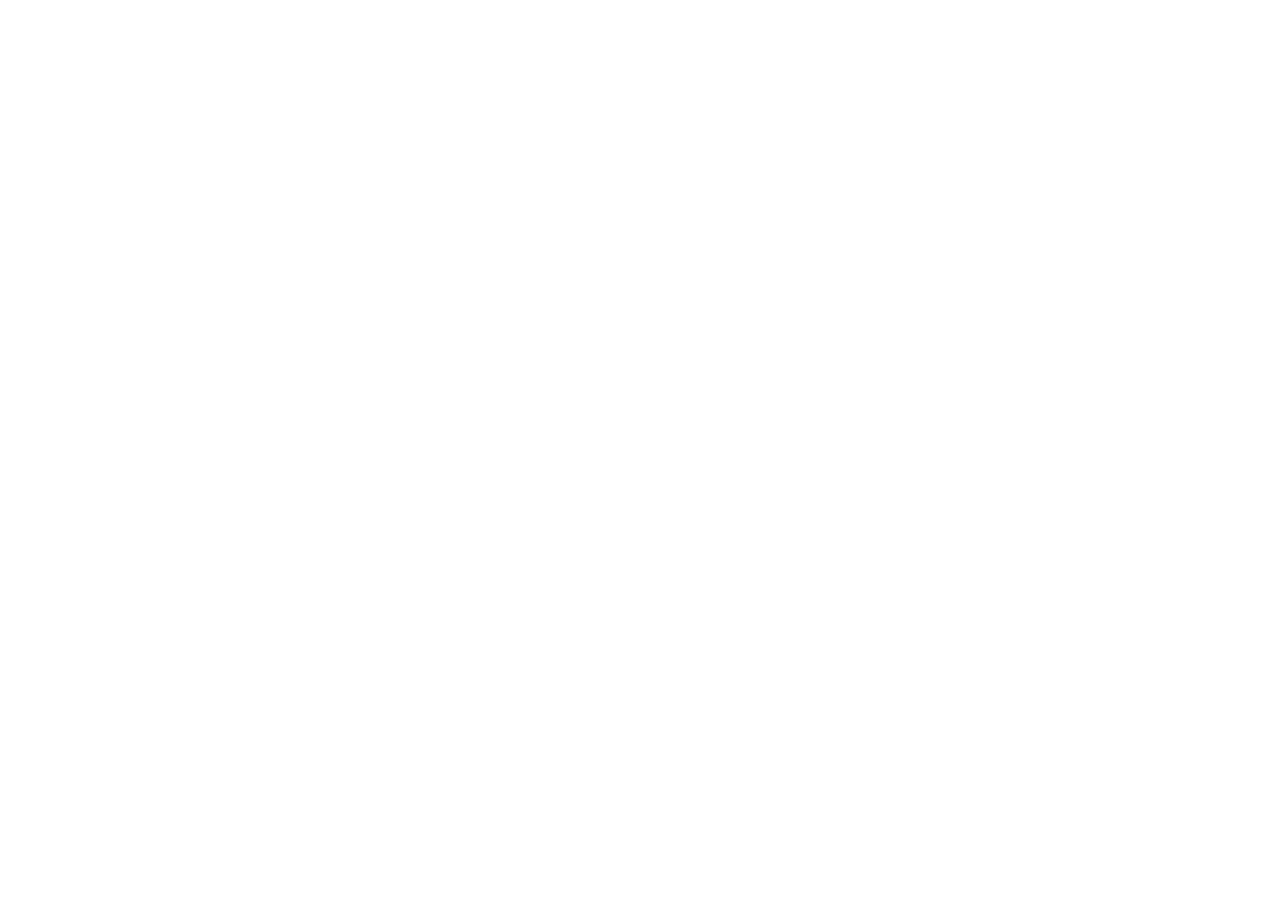
==== index.html @ 09d8f202 "version_1" ====
<!DOCTYPE html>
<html lang="es">
<head>

    <!-- Google Tag Manager -->
    <script>(function(w,d,s,l,i){w[l]=w[l]||[];w[l].push({'gtm.start':
    new Date().getTime(),event:'gtm.js'});var f=d.getElementsByTagName(s)[0],
    j=d.createElement(s),dl=l!='dataLayer'?'&l='+l:'';j.async=true;j.src=
    'https://www.googletagmanager.com/gtm.js?id='+i+dl;f.parentNode.insertBefore(j,f);
    })(window,document,'script','dataLayer','GTM-PRSGMDW');</script>
    <!-- End Google Tag Manager -->

    <meta charset="UTF-8">
    <meta http-equiv="X-UA-Compatible" content="IE=edge">
    <meta name="viewport" content="width=device-width, initial-scale=1.0">
    <meta name="description" content="Somos Esmeralda Brewing cervecería artesanal en Mérida Yucatán, empresa yucateca de cerveza.">
    <meta name="robots" content="index, follow">
    <meta property="og:title" content="Esmeralda Brewing - Cerveza Artesanal"/>
    <meta property="og:description" content="Esmeralda Brewing, cervecería Artesanal en Mérida Yucatán México"/>
    <meta property="og:image" content="/imagenes/Esmeralda-snipet-v2.png"/>
    <title>Esmeralda Brewing</title>
    <link rel="shortcut icon" href="/imagenes/favi-esme-v1.webp">
    <link rel="stylesheet" href="/estilos/WhatsBoton.css">
    <link rel="stylesheet" href="/estilos/estilos.css">
    <script src="https://unpkg.com/sweetalert/dist/sweetalert.min.js"></script>
    <script src="https://kit.fontawesome.com/a27dbe0937.js" crossorigin="anonymous"></script>
</head>
<body class="hidden">

    <!-- Google Tag Manager (noscript) -->
    <noscript><iframe src="https://www.googletagmanager.com/ns.html?id=GTM-PRSGMDW"
    height="0" width="0" style="display:none;visibility:hidden"></iframe></noscript>
    <!-- End Google Tag Manager (noscript) -->

    <link rel="stylesheet" href="https://maxcdn.bootstrapcdn.com/font-awesome/4.5.0/css/font-awesome.min.css">
<a href="https://api.whatsapp.com/send?phone=+529993153314&text=Hola, me gustaria Obtener más información" class="float pulse" target="_blank">
<i class="fa fa-whatsapp my-float "></i>
</a>

    <div class="centrador" id="onload">
    <div class="loadingio-spinner-spinner-y2xyhl5cd">
        <div class="ldio-1vq18l5fpe7">
        <div></div>
        <div></div>
        <div></div>
        <div></div>
        <div></div>
        <div></div>
        <div></div>
        <div></div>
        <div></div>
        <div></div>
        <div></div>
        <div></div>
        </div>
    </div>
    </div>
        
     <nav>
        <input type="checkbox" id="check">
        <label for="check" class="checkbtn">
            <i class="fa-solid fa-bars-staggered"></i>
        </label>
        <a href="#" class="enlace">
            <img src="/imagenes/logo-esm1.webp" alt="" class="logo">
        </a>
        <ul id="lista">
            <li><a href="#Nosotros"><span class="icono_productos"><i class="fa-solid fa-house"></i></span><spann class="texto1"> Nosotros</spann></a></li>
          <li><a href="#Cervezas"><span class="icono_servicios"><i class="fa-solid fa-beer-mug-empty"></i></span><spann class="texto1"> Cervezas</spann></a></li>
          <li><a href="#Contacto"><span class="icono_contacto"><i class="fa-sharp fa-solid fa-envelope"></i></span><spann class="texto1"> Contacto</spann></a></li>
        </ul>
    </nav>
    <section class="contenedor1">
        <div class="contenedor1__back1">
            <div class="contenedor1__back2">

            </div>
        </div>
    </section>


    <section class="contenedor9" id="Nosotros">
        <div class="contenedor9__caja1">
            
            <h2>¿Qué plan?</h2>
            <h4>Experiencia cervecera única</h4>
            <div class="contenedor-fondo1">
                <div class="container__slider">

                    <div class="container">
                        <input type="radio" name="slider" id="item-1" checked>
                        <input type="radio" name="slider" id="item-2">
                        <input type="radio" name="slider" id="item-3">
            
                        <div class="cards">
                            <label class="card" for="item-1" id="selector-1">
                                <img src="/imagenes/slider1.png">
                            </label>
                            <label class="card" for="item-2" id="selector-2">
                                <img src="/imagenes/slider2.png">
                            </label>
                            <label class="card" for="item-3" id="selector-3">
                                <img src="/imagenes/slider3.png">
                            </label>
            
                        </div>
                    </div>
            
                </div>
            </div>
            <p>Estás en el lugar adecuado. Esmeralda brewing, te ofrece la mejor selección de cervezas artesanales con sabores auténticos que satisfarán hasta al paladar más exigente.
            </p>
        </div>
    </section>


    <section class="contenedor2">
        <div class="contenedor2__caja1" id="Nosotros">
            <img src="/imagenes/ESM_ELEMENTOS WEBSITE MAPA-15.webp" alt="mapa yucatan limpiemos yucatan" class="mapa">
            <h1>Nosotros</h1>
            <p>Esmeralda brewing nace en 2018 como una cervecería artesanal que se enfoca en promover la Costa yucateca y   la belleza del estado.
                Nuestro compromiso con la conservación y promoción de yucatan es tan grande que en el año 2019 fúndamos él movimiento “limpiemos yucatan” a la par que la empresa iba en crecimiento. Con este nos enfocamos a promover al estado y las maravillas naturales y turísticas con las que cuenta. Actualmente contamos con tres cervezas de línea: Celestun, colorada y oasis y diversas colaboraciones con empresas turísticas a nivel península.
                Ya en 2021 por medio de un trabajo en conjunto con Yucatan Turismo nace, en el margen del tianguis turístico, nuestra cerveza YUCATAN.</p>
        </div>
    </section>


    <section class="contenedor10">
        <div class="contenedor10__caja1">
            <div class="contenedor10__caja2">
                <img src="/imagenes/ESM_GIF_YUC_AZUL.gif" alt="">
            </div>
          <h4>¿Por qué escogernos?</h4>
          <p>En Esmeralda Brewing, solo ofrecemos cervezas artesanales elaboradas por cerveceros expertos que han perfeccionado su arte con años de experiencia. Nuestra selección incluye una variedad de cervezas de diferentes estilos y sabores, desde lagers refrescantes hasta ales más robustas.</p>
        </div>

    </section>



    <section class="contenedor3" id="Cervezas">
        <div class="contenedor3__caja1">
            <img src="/imagenes/CERVEZA-CELESTUN.webp" alt="">
        </div>
        <div class="contenedor3__caja2">
            <h1>celestún</h1>
            <p><strong>American Pale Ale / Ibu: 35 Abv: 5.3% / Color: Ambar</strong></p>
            <br>
            <p>Cerveza estilo American Pale Ale con un bella tonalidad ámbar clara. Su sabor es el perfecto balance entre lo amargo
                y lo cítrico de los lúpulos. También cuenta con un dulce toquecito de malta. Su aroma es moderado y combina hierbas con cítricos.</p>
            <br>
            <p>Perfecta para comer con mariscos al lado de la Costa Esmeralda.</p>
            <h2>$40.99 MXN</h2>
            <a href="https://api.whatsapp.com/send?phone=+529993153314&text=%C2%A1Hola!,%20me%20gustar%C3%ADa%20comprar%20cerveza%20Celest%C3%BAn" target="_blank"><button class="mi-boton" >Ordenar ahora!</button></a>
        </div>
    </section>


    <section class="contenedor4">
        <div class="contenedor4__caja1">
            <h1>Colorada</h1>
            <p><strong>Estilo: Tropical Ale / Ibu: 28 Abv: 4.5% / Color: Dorado</strong></p>
            <br>
            <p>Cerveza estilo Tropical Ale. La más ligera de nuestro catálogo que envuelve con su dulce aroma y sabores de malta y cítricos. Su color es dorado pálido.</p>
            <br>
            <p>Ideal para botanear con amigos o familiares.</p>
            <h2>$39.75 MXN</h2>
            <a href="https://api.whatsapp.com/send?phone=+529993153314&text=%C2%A1Hola!,%20me%20gustar%C3%ADa%20comprar%20cerveza%20Colorada" target="_blank"><button class="mi-boton">Ordenar ahora!</button></a>
        </div>
        <div class="contenedor4__caja2">
            <img src="/imagenes/CERVEZA-COLORADA.webp" alt="">
        </div>
    </section>

    <section class="contenedor5">
        <div class="contenedor5__caja1">
            <img src="/imagenes/CERVEZA-OASIS.webp" alt="">
        </div>
        <div class="contenedor5__caja2">
            <h1>oasis</h1>
            <p><strong>Estilo: Oatmeal Stout / Ibu: 25 Abv: 6.0% / Color: Café Oscuro</strong></p>
            <br>
            <p>Cerveza estilo Oatmeal Stout de color café oscuro. Desde el primer sorbo podrás disfrutar de un delicioso sabor y aroma a café junto con un toque de avena, que logrará despertar todos tus sentidos.</p>
            <br>
            <p>La mejor opción para evitar el “mal del puerco”.</p>
            <h2>$40.99 MXN</h2>
            <a href="https://api.whatsapp.com/send?phone=+529993153314&text=%C2%A1Hola!,%20me%20gustar%C3%ADa%20comprar%20cerveza%20Oasis" target="_blank"><button class="mi-boton">Ordenar ahora!</button></a>
        </div>
    </section>

    <section class="contenedor6">
        <div class="contenedor6__caja1">
            <h1>Yucatán</h1>
            <p><strong>Estilo: Citrus Pale Ale / Ibu: 30 Abv: 4.5% / Color: Dorado</strong></p>
            <br>
            <p>Cerveza estilo Pale Ale con un hermoso tinte dorado. Hace homenaje a la cultura yucateca tanto en imagen como ensabores y aromas, donde combinamos lo mejor de los lúpulos y la naranja agría. Ésta es nuestra cerveza más regional.</p>
            <br>
            <p>Pruébala con unos buenos panuchos o una rica torta de cochinita en una mañana de Domingo.</p>
            <h2>$39.75 MXN</h2>
            <a href="https://api.whatsapp.com/send?phone=+529993153314&text=%C2%A1Hola!,%20me%20gustar%C3%ADa%20comprar%20cerveza%20Yucatan%20" target="_blank"><button class="mi-boton">Ordenar ahora!</button></a>
        </div>
        <div class="contenedor6__caja2">
            <img src="/imagenes/CERVEZA-YUCATAN.webp" alt="">
        </div>
    </section>

    <div class="custom-shape-divider-bottom-1677867804">
        <svg data-name="Layer 1" xmlns="http://www.w3.org/2000/svg" viewBox="0 0 1200 120" preserveAspectRatio="none">
            <path d="M985.66,92.83C906.67,72,823.78,31,743.84,14.19c-82.26-17.34-168.06-16.33-250.45.39-57.84,11.73-114,31.07-172,41.86A600.21,600.21,0,0,1,0,27.35V120H1200V95.8C1132.19,118.92,1055.71,111.31,985.66,92.83Z" class="shape-fill"></path>
        </svg>
    </div>

    <section class="contenedor7">
        <div class="contenedor7__caja1">
            <h2>instagram</h2>
            <script src="https://apps.elfsight.com/p/platform.js" defer></script>
            <div class="elfsight-app-ae22a0b8-e146-4e69-9947-d1334164baca"></div>
    </section>
</div>


<section class="contenedor8">
    <div class="contenedor8__caja1">
        <h2>diseñamos tu marca</h2>
    </div>
    <div class="contenedor8__caja2">
        <img src="/imagenes/ESM_ELEMENTOS WEBSITE-09.webp" alt="">
    </div>
    <div class="contenedor8__caja3">
        <p>Podemos poner tu marca en una cerveza, servicio de diseño de etiquetas personalizadas y producción de cervezas</p>
    </div>
    <div id="Contacto">
        <script type="text/javascript" src="https://form.jotform.com/jsform/230627566369062"></script>
    </div>
    <footer>
        <div class="pie__iconos">
            <a href="https://www.facebook.com/esmeraldabrewing" target="_blank"><i class="fa-brands fa-facebook"></i></a>
            <a href="https://www.instagram.com/esmeraldabrewing/" target="_blank"><i class="fa-brands fa-square-instagram"></i></a>
            <a href="https://api.whatsapp.com/send?phone=+529993153314&text=%C2%A1Hola!%20Me%20gustar%C3%ADa%20m%C3%A1s%20informaci%C3%B3n" target="_blank"><i class="fa-brands fa-square-whatsapp"></i></a>
        </div>
        <div class="pie__correo">
            <h4>esmeraldabrewing@gmail.com</h4>
        </div>
        <div class="pie__logo">
            <img src="/imagenes/logo-esm1.webp" alt="">
        </div>
    </footer>    
</section>
<script>
    var esMayor = confirm("¡Hey!, debe ser MAYOR de edad para entrar a la página 🤔");
    
    if (esMayor) {
      // Si el usuario hace clic en "Aceptar", se le permite acceder a la página.
      alert("¡pues date bro! 😎🍻");

    } else {
      // Si el usuario hace clic en "Cancelar", se le redirige a otra página.
      window.location.href = "https://esmeraldabrewing.com/ups.html";
    }
</script>
<script>
</script>
<script src="https://code.jquery.com/jquery-3.6.3.min.js"></script>
<script src="/JS/loader.js"></script>
</body>
</html>
---- estilos/WhatsBoton.css ----
:root {
    --fondo-azul:#4ecdc6;
    --fondo-amarillo:#f5eea6;
    --texto-azul:#163258;
    --texto-links:#51c5c3;
    --blanco-generico:#ffffff;
    --negro-generico:#000000;
    --azul-patrones:#00aea9;
}

.float{
	position:fixed;
	width:60px;
	height:60px;
	bottom:40px;
	right:40px;
	background-color: var(--texto-azul);
	color:#fd8189;
	border-radius:50px;
	text-align:center;
  font-size:30px;
	box-shadow: 2px 2px 3px #999;
  z-index:100;
  transition: all 0.5s;
}
.float:hover {
	text-decoration: none;
	color: #ee9ea3;
  background-color:#2b5187;
    
    animation: shake 1s;

 
  animation-iteration-count: infinite;
}

.my-float{
	margin-top:16px;
}

.pulse {
	animation: pulse-animation 2s infinite;
}

@keyframes pulse-animation {

	0% {
		box-shadow: 0 0 0 0px #163258 rgba (0, 0, 0, 0.2);
	}

	100% {
		box-shadow: 0 0 0 20px rgba(0, 0, 0, 0);
	}

}
---- estilos/estilos.css ----
* {
    padding: 0;
    margin: 0;
    text-decoration: none;
    list-style: none;
    box-sizing: border-box;
    font-size: 62.5%;
}

html {
    background-color: var(--fondo-azul);
}

body {
    overflow-x: hidden;
}

@font-face {
    font-family:'Pepper-Sauce';
    src: url('/fonts/h1/Pepper\ Sauce.ttf');
    font-weight: normal;
    font-style: normal;
}

@font-face {
    font-family: 'abelregular';
    src: url('abel-regular-webfont.eot');
    src: url('abel-regular-webfont.eot?#iefix') format('embedded-opentype'),
         url('abel-regular-webfont.woff2') format('woff2'),
         url('abel-regular-webfont.woff') format('woff'),
         url('abel-regular-webfont.ttf') format('truetype'),
         url('abel-regular-webfont.svg#abelregular') format('svg');
    font-weight: normal;
    font-style: normal;

}

@font-face {
    font-family: 'aileronlight';
    src: url('Aileron-Light-webfont.eot');
    src: url('Aileron-Light-webfont.eot?#iefix') format('embedded-opentype'),
         url('Aileron-Light-webfont.woff2') format('woff2'),
         url('Aileron-Light-webfont.woff') format('woff'),
         url('Aileron-Light-webfont.ttf') format('truetype'),
         url('Aileron-Light-webfont.svg#aileronlight') format('svg');
    font-weight: normal;
    font-style: normal;

}

:root {
    --fondo-azul:#4ecdc6;
    --fondo-amarillo:#f5eea6;
    --texto-azul:#163258;
    --texto-links:#51c5c3;
    --blanco-generico:#ffffff;
    --negro-generico:#000000;
    --azul-patrones:#00aea9;
}

/* MODIFICACION DE ESCROLLBAR ******************************************************************************************************/
body::-webkit-scrollbar {
    width: 10px;
    background: rgba(255, 255, 255, 0.17);
    box-shadow: 0 4px 30px rgba(0, 0, 0, 0.1);
    backdrop-filter: blur(0px);
    -webkit-backdrop-filter: blur(0px);    color: white;
    }
    
    body::-webkit-scrollbar-thumb{
    background-color: var(--texto-azul);
    border-radius: 50px;
    }
    
    body::-webkit-scrollbar-thumb:hover{
    background-color: rgb(102, 44, 117);
    border-radius: 50px;
    }
/* MODIFICACION DE ESCROLLBAR ******************************************************************************************************/

/*-- INICIA NAV BAR-------------------------------------------------------------*/
nav {
    height: 80px;
    width: 100%;
    background: rgba( 255, 255, 255, 0.2 );
    box-shadow: 0 8px 32px 0 rgba( 31, 38, 135, 0.37 );
    backdrop-filter: blur( 14px );
    -webkit-backdrop-filter: blur( 14px );
    border: 1px solid rgba( 255, 255, 255, 0.18 );
    position: fixed;
    top: 0;
    z-index: 888888;
}

.enlace {
    position: absolute;
    padding: 10px 50px;
}

.logo {
    height: 60px;
}

nav ul {
    float: right;
    margin-right: 20px;
}

nav ul li {
    display: inline-block;
    line-height: 80px;
    margin: 0 10px;
}

nav ul li a {
    color: var(--texto-azul);
    font-family: 'Pepper-sauce';
    padding: 7px 13px;
    border-radius: 3px;
    text-transform: uppercase;
    
}

.texto1 {
    font-size: 3rem;
    transition: all 0.5s;
}

.texto1:hover {
    font-size: 3.2rem;
    color: var(--negro-generico);
}

ul li i {
    display: none;
    color: transparent;
}

.fa-house {
    display: none;
}

.fa-beer-mug-empty {
    display: none;
}

.fa-envelope {
    display: none;
}

.checkbtn {
    font-size: 3rem;
    color: var(--negro-generico);
    float: right;
    line-height: 80px;
    margin-right: 40px;
    cursor: pointer;
    display: none;
}

#check {
    display: none;
}

@media (max-width: 952px) {
    .enlace {
        padding-left: 20px;
    }

    nav ul li a {
        font-size: 1.6rem;
    }
}

@media (max-width: 858px) {
    .checkbtn {
        display: block;
    }

    ul {
        background: rgba( 255, 255, 255, 0.2 );
        box-shadow: 0 8px 32px 0 rgba( 31, 38, 135, 0.37 );
        backdrop-filter: blur( 14px );
        -webkit-backdrop-filter: blur( 14px );
        border: 1px solid rgba( 255, 255, 255, 0.18 );
        position: fixed;
        width: 30%;
        left: -100%;
        height: 40vh;
        top: 90px;
        text-align: center;
        transition: all .5s;
    }
    
    .fa-house {
        display:inline-block;
    }
    
    .fa-beer-mug-empty {
        display: inline-block;
    }
    
    .fa-envelope {
        display: inline-block;
    }

    nav ul li {
        display: block;
        margin: 50px 0;
        line-height: 30px;
    }

    nav ul li a {
        font-size: 2rem;
    }

    li a:hover, li a.active {
        background: none;
        color:var(--fondo-amarillo);
    }

    #check:checked ~ ul {
        left:0;
    }

    #check:checked ~ a {
        left:0;
    }

    .texto1 {
        display: none;
    }
    
    ul li a i {
        font-size: 2.5rem;
    }
}
/*-- FINALIZA NAV BAR-------------------------------------------------------------*/


/*-- INICIA SECCION PORTADA----------------------------------------------------*/
.contenedor1 {
    background-image: url('/imagenes/fondo-principal.webp');
    width: 100%;
    height: 110vh;
    background-size:100%;
    background-repeat: no-repeat;
    background-position: center;
}

.contenedor1__back1 {
    background-image: url('/imagenes/cervezas-covers.webp');
    width: 100%;
    background-size: 100%;
    background-position: center;   
    background-repeat: no-repeat;
    height: 100vh;
}
/*-- FINALIZA SECCION PORTADA----------------------------------------------*/


/*-- INICIA SECCION MAPA Y NOSOTROS---------------------------------------------*/
.contenedor2 {
    height: 120vh;
    align-items: center;
    text-align: center;
    padding-top: 110px;
    padding-bottom: 110px;
    
}

.contenedor2__caja1 img {
    margin-top: 40px;
    width: 30%;
    margin-bottom: -20px;
}

.contenedor2__caja1 h1 {
    font-size: 15rem;
    font-family: 'Pepper-sauce';
    text-transform: uppercase;
    color: var(--fondo-amarillo);
    text-shadow: -4px 1px 8px rgba(0,0,0,0.6);
    margin-bottom: -12px;
}

.contenedor2__caja1 h3 {
    font-size: 7rem;
    font-family: 'Pepper-sauce';
    text-transform: uppercase;
    color: var(--texto-azul);
    text-shadow: -4px 1px 8px rgba(0,0,0,0.6);
    margin-bottom: 0px;
    letter-spacing: 5px;
    z-index: 0;
    position: relative;
}

.contenedor2__caja1 p {
    font-size: 3rem;
    font-family: 'aileronlight';
    width: 70%;
    display: inline-block;
    margin-top: 20px;
    text-align: justify;
}
/*-- FINALIZA SECCION MAPA Y NOSOTROS---------------------------------------------*/



/*--INICIA SECCION CERVEZA CELESTUN------------------------------------------------*/
.contenedor3 {
    height: 100vh;
    width: 100%;
    background-image: url('/imagenes/forma-onda-uno.webp');
    background-position: center;
    background-size: cover;
    display: flex;
    align-items: center;
    text-align: center;
    justify-content: center;
    flex-wrap:wrap;
}

.contenedor3__caja1 {
    width: 600px;
    text-align: center;
}

.contenedor3__caja1 img {
    width: 550px;
}

.contenedor3__caja2 {
    width: 500px;
    text-align: left;
}

.contenedor3__caja2 h1 {
    font-size: 15rem;
    font-family: 'Pepper-sauce';
    color: var(--texto-azul);
}

.contenedor3__caja2 p {
    font-size: 2rem;
    font-family: 'abelregular';
    color: var(--negro-generico);
    width: 500px;
}

.contenedor3__caja2 h2 {
    font-size: 4rem;
    font-family: 'aileronlight';
    color: var(--texto-azul);
    margin-top: 10px;
}

.mi-boton {
    margin-top: 10px;
    background-color: #163258;
    color: var(--texto-links);
    border: none;
    padding: 10px 20px;
    border-radius: 5px;
    font-size: 2rem;
    font-family: 'Pepper-sauce';
    cursor: pointer;
  }
  
  .mi-boton:hover {
    background-color: #1a4876;
    z-index: -1 !important;
  }

  .btnig {
    display: flex;
    text-align: center;
    align-items: center;
    justify-content: center;
  }

  .eapps-link a {
    display: none !important;
  }

  .contenedor3__caja2 p strong {
    font-size: 2rem;
  }

  .contenedor4__caja1 p strong {
    font-size: 2rem;
  }

  .contenedor5__caja2 p strong {
    font-size: 2rem;
  }

  .contenedor6__caja1 p strong {
    font-size: 2rem;
  }
/*--FINALIZA SECCION CERVEZA CELESTUN----------------------------------------------*/


/*--INICIA SECCION CERVEZA COLORADA-----------------------------------------------*/
.contenedor4 {
    display: flex;
    width: 100%;
    height: 100vh;
    align-items: center;
    text-align: center;
    justify-content: center;
    flex-wrap:wrap-reverse;
}

.contenedor4__caja2 {
    width: 600px;
}


.contenedor4__caja2 img {
    text-align: left;
    width: 550px;
}

.contenedor4__caja2 {
    text-align: right;
}

.contenedor4__caja1 {
    width: 620px;
    text-align: right;
}

.contenedor4__caja1 h1 {
    font-size: 15rem;
    font-family: 'Pepper-sauce';
    color: var(--texto-azul);
}

.contenedor4__caja1 p {
    font-size: 2rem;
    font-family: 'abelregular';

    color: var(--negro-generico);
}

.contenedor4__caja1 h2 {
    font-family: 'aileronlight';
    font-size: 4rem;
    color: var(--texto-azul);
    margin-top: 10px;
}
/*--FINALIZA SECCION CERVEZA CELESTUN----------------------------------------------*/

/*--INICIA SECCION CERVEZA OASIS------------------------------------------------*/
.contenedor5 {
    height: 100vh;
    width: 100%;
    background-image: url('/imagenes/fondo\ onda\ 2.webp');
    background-size: cover;
    background-position: center;
    display: flex;
    align-items: center;
    text-align: center;
    justify-content: center;
    flex-wrap: wrap;
}

.contenedor5__caja1 {
    width: 600px;
    text-align: center;
}

.contenedor5__caja1 img {
    width: 550px;
}

.contenedor5__caja2 {
    width: 500px;
    text-align: left;
}

.contenedor5__caja2 h1 {
    font-size: 15rem;
    font-family: 'Pepper-sauce';
    color: var(--texto-azul);
}

.contenedor5__caja2 p {
    font-size: 2rem;
    font-family: 'abelregular';
    color: var(--negro-generico);
}

.contenedor5__caja2 h2 {
    font-size: 4rem;
    font-family: 'aileronlight';
    color: var(--texto-azul);
    margin-top: 10px;
}

.mi-boton {
    margin-top: 10px;
    background-color: #163258;
    color: var(--texto-links);
    border: none;
    padding: 10px 20px;
    border-radius: 5px;
    font-size: 2rem;
    font-family: 'Pepper-sauce';
    cursor: pointer;
  }
  
  .mi-boton:hover {
    background-color: #1a4876;
  }
/*--FINALIZA SECCION CERVEZA OASIS----------------------------------------------*/


/*--INICIA SECCION CERVEZA YUCATAN-------------------------------------------------*/
.contenedor6 {
    display: flex;
    width: 100%;
    height: 100vh;
    align-items: center;
    text-align: center;
    justify-content: center;
    flex-wrap: wrap-reverse;
}

.contenedor6__caja2 img {
    text-align: left;
    width: 550px;
}

.contenedor6__caja2 {
    text-align: right;
    width: 600px;
}

.contenedor6__caja1 {
    width: 600px;
    text-align: right;
}

.contenedor6__caja1 h1 {
    font-size: 15rem;
    font-family: 'Pepper-sauce';
    color: var(--texto-azul);
}

.contenedor6__caja1 p {
    font-size: 2rem;
    font-family: 'abelregular';

    color: var(--negro-generico);
}

.contenedor6__caja1 h2 {
    font-family: 'aileronlight';
    font-size: 4rem;
    color: var(--texto-azul);
    margin-top: 10px;
}
/*--FINALIZA SECCION CERVEZA YUCATAN-----------------------------------------------*/


/*INICIA DIVISOR CURVO AMARILLO---------------------------------------------------*/
.custom-shape-divider-bottom-1677867804 {
    bottom: 0;
    left: 0;
    width: 100%;
    overflow: hidden;
    line-height: 0;
}

.custom-shape-divider-bottom-1677867804 svg {
    position: relative;
    display: block;
    width: calc(100% + 1.3px);
    height: 229px;
    transform: rotateY(180deg);
}

.custom-shape-divider-bottom-1677867804 .shape-fill {
    fill: #F5EEA6;
}
/*FINALIZA DIVISOR CURVO AMARILLO-------------------------------------------------*/


/*INICIA SECCION INSTAGRAM-------------------------------------------------*/
.contenedor7 {
    height: 70vh;
    background-color: var(--fondo-amarillo);
}

.contenedor7__caja1 h2 {
    font-size: 12rem;
    font-family: 'Pepper-sauce';
    text-transform: uppercase;
    color: var(--texto-azul);
    align-items: center;
    text-align: center;
}

/*FINALIZA SECCION INSTAGRAM-----------------------------------------------*/



/*INICIA SECCION FORMULARIO------------------------------------------------*/
.contenedor8 {
    height: 240vh;
    background-color: var(--fondo-amarillo);
    background-image: url('/imagenes/fondo-curva-amarillo.webp');
    background-position: center;
    background-size: cover;
}

.contenedor8__caja1 h2 {
    font-size: 12rem;
    font-family: 'Pepper-sauce';
    text-transform: uppercase;
    color: var(--texto-azul);
    align-items: center;
    text-align: center;
}

.contenedor8__caja2 {
    display: flex;
    justify-content: center;
}

.contenedor8__caja2 img {
    width: 100%;
    text-align: center;
    align-items: center;
}

.contenedor8__caja3 {
    width: 100%;
    display: flex;
    justify-content: center;
    text-align: center;
    align-items: center;
}

.contenedor8__caja3 p {
    font-size: 4rem;
    width: 70%;
    font-family: 'abelregular';
    color: var(--texto-azul);

}
/*FINALIZA SECCION FORMULARIO----------------------------------------------*/



/*--ELIMINACION DE WIDGETS EXTRAS---------------------------------------*/
.eapps-remove-link {
    visibility: hidden !important;
    display: none !important;
    z-index: -1;
}

a.eapps-link {
    visibility: hidden !important;
    display: none !important;
    background: rgb(245, 238, 166) !important;
    color: rgb(245, 238, 166) !important;
    background-color: rgb(245, 238, 166) !important;
    padding: 0 !important;
    z-index:-1 !important;
    display: block !important;
    position: absolute !important;
}

.eapps-widget-toolbar-panel-wrapper {
    visibility: hidden !important;
}


.elfsight-app-ae22a0b8-e146-4e69-9947-d1334164baca {
    z-index:10 !important;
    position: relative !important;
}

.rectangulo {
    background-color: var(--fondo-amarillo);
    height: 30vh;
    margin-top: -140px;
    z-index: 20 !important;
    position: relative;
}

.supernova {
    background-color: transparent !important;
}

.form-section.page-section {
    box-shadow : none !important;
}

.jotform-form {
    box-shadow: none !important;
}

/*--ELIMINACION DE WIDGETS EXTRAS--------------------------------------*/


/*--INICIA FOOTER---------------------------------------------------*/
    footer {
        width: 100%;
        background-color: transparent !important;
        display: flex;
        justify-content: space-between;
    }

    .pie__logo img {
        width: 100px;
    }

    .pie__iconos i {
        font-size: 5rem;
        margin-left: 10px;
        margin-right: 10px;
        color: var(--texto-azul);
    }

    .pie__correo h4 {
        font-size: 3rem;
        color: var(--texto-azul);
        font-family: 'Pepper-sauce';
    }

    .pie__logo img {
        margin-right: 10px;
    }
/*--FINALIZA FOOTER-------------------------------------------------*/





/*--FORMATO RESPONSIVO PARA ESCRITORIOS 992PX Y 1550PX------------------------------------*/ 
@media only screen and (min-width: 992px) and (max-width: 1550px) {

    .contenedor1 {
        background-image: url('/imagenes/fondo-principal.webp');
        width: 100%;
        height: 100vh;
        background-size:90%;
        background-repeat: no-repeat;
        background-position: center;    
    }

    .contenedor2 {
        height: 100vh;
        align-items: center;
        text-align: center;
        
    }

    .contenedor2__caja1 img {
        margin-top: -10px;
        width: 40%;
        margin-bottom: -200px;
    }

    .contenedor2__caja1 h1 {
        font-size: 8rem;
        font-family: 'Pepper-sauce';
        text-transform: uppercase;
        color: var(--texto-azul);
        margin-bottom: -12px;
        margin-top: 150px;
    }
    
    .contenedor2__caja1 h3 {
        font-size: 6rem;
        margin-top: -35px;
        font-family: 'abelregular';
        color: var(--texto-azul);
    }
    
    .contenedor2__caja1 p {
        font-size: 2rem;
        font-family: 'aileronlight';
        width: 70%;
        display: inline-block;
        margin-top: 20px;
    }

    /*--INICIA SECCION CERVEZA CELESTUN------------------------------------------------*/
    .contenedor3 {
        height: 100vh;
        width: 100%;
        background-image: url('/imagenes/forma-onda-uno.webp');
        background-position: center;
        background-size: cover;
        display: flex;
        align-items: center;
        text-align: center;
        justify-content: center;
        flex-wrap:wrap;
    }

    .contenedor3__caja1 {
        width: 600px;
        text-align: center;
    }

    .contenedor3__caja1 img {
        width: 350px;
    }

    .contenedor3__caja2 {
        width: 450px;
        text-align: left;
    }

    .contenedor3__caja2 h1 {
        font-size: 10rem;
        font-family: 'Pepper-sauce';
        color: var(--texto-azul);
    }

    .contenedor3__caja2 p {
        font-size: 2rem;
        font-family: 'abelregular';
        color: var(--negro-generico);
    }

    .contenedor3__caja2 h2 {
        font-size: 4rem;
        font-family: 'aileronlight';
        color: var(--texto-azul);
        margin-top: 10px;
    }

    .mi-boton {
        margin-top: 10px;
        background-color: #163258;
        color: var(--texto-links);
        border: none;
        padding: 10px 20px;
        border-radius: 5px;
        font-size: 2rem;
        font-family: 'Pepper-sauce';
        cursor: pointer;
    }
    
    .mi-boton:hover {
        background-color: #1a4876;
    }
/*--FINALIZA SECCION CERVEZA CELESTUN----------------------------------------------*/


/*--CERVEZA COLORADA---------*/
.contenedor4 {
    justify-content: center !important;
    height: 120vh;
}

.contenedor4__caja2 img {
    width: 350px;
    text-align: center !important;
}

.contenedor4__caja2 {
    text-align: center !important;
    width: 350px;
}

.contenedor4__caja1 h1 {
    font-size: 10rem;
    font-family: 'Pepper-sauce';
    color: var(--texto-azul);
}

.contenedor4__caja1 {
    text-align: right !important;
    margin-top: -200px !important;

}
/*--CERVEZA COLORADA---------*/




/*--CERVEZA OASIS---------*/
.contenedor5 {
    height: 120vh;
    justify-content: center !important;
}

.contenedor5__caja1 img {
    width: 350px;
}

.contenedor5__caja2 {
    margin-top: -200px !important;
    width: 450px;
}

.contenedor5__caja2 h1 {
    font-size: 10rem;
    font-family: 'Pepper-sauce';
    color: var(--texto-azul);
}

.contenedor5__caja2 {
    text-align: left;
}
/*--CERVEZA OASIS---------*/






/*--CERVEZA YUCATAN-------*/
.contenedor6 {
    justify-content: center !important;
    height: 120vh;
}

.contenedor6__caja2 img {
    width: 350px;
    text-align: center !important;
}

.contenedor6__caja2 {
    text-align: center !important;
    width: 350px;
}

.contenedor6__caja1 h1 {
    font-size: 10rem;
    font-family: 'Pepper-sauce';
    color: var(--texto-azul);
}

.contenedor6__caja1 {
    text-align: right !important;
    margin-top: -200px !important;

}
/*--CERVEZA YUCATAN-------*/




/*--SECCION FORMULARIO----*/
.contenedor8 {
    height: 214vh;
    background-color: var(--fondo-amarillo);
    background-image: url('/imagenes/fondo-curva-amarillo.webp');
    background-position: center;
    background-size: cover;
}
/*--SECCION FORMULARIO----*/





/*--SECCION INSTAGRAM-------*/
.contenedor7 {
    height: 80vh;
    background-color: var(--fondo-amarillo);
}

.contenedor7__caja1 h2 {
    font-size: 8rem;
    font-family: 'Pepper-sauce';
    text-transform: uppercase;
    color: var(--texto-azul);
    align-items: center;
    text-align: center;
}
/*--SECCION INSTAGRAM------*/




/*--SECCION FORMULARIO----*/
.contenedor8 {
    height: 260vh;
    background-color: var(--fondo-amarillo);
    background-image: url('/imagenes/fondo-curva-amarillo.webp');
    background-position: center;
    background-size: cover;
}

.contenedor8__caja1 h2 {
    font-size: 8rem;
    font-family: 'Pepper-sauce';
    text-transform: uppercase;
    color: var(--texto-azul);
    align-items: center;
    text-align: center;
}

.contenedor8__caja2 {
    display: flex;
    justify-content: center;
}

.contenedor8__caja2 img {
    width: 80%;
    text-align: center;
    align-items: center;
}

.contenedor8__caja3 {
    width: 100%;
    display: flex;
    justify-content: center;
    text-align: center;
    align-items: center;
}

.contenedor8__caja3 p {
    font-size: 5rem;
    width: 70%;
    font-family: 'abelregular';
    color: var(--texto-azul);

}
/*--SECCION FORMULARIO----*/



.rectangulo {
    background-color: var(--fondo-amarillo);
    height: 20vh;
    z-index: 20 !important;
}

.contenedor9 {
    display: flex;
    height: 100vh;
    width: 100%;
    align-items: center;
    text-align: center;
    justify-content: center;
}



.contenedor9__caja1 {
    justify-content: center;
    text-align: center;
    align-items: center;
}


.contenedor9__caja1 h4 {
    font-size: 7rem;
    font-family: 'Pepper-sauce';
    text-transform: uppercase;
    color: var(--texto-azul);
    text-shadow: -4px 1px 8px rgba(0,0,0,0.6);
    margin-bottom: 0px;
    letter-spacing: 5px;
    z-index: 0;
    position: relative;
}

.contenedor9__caja1 h2 {
    font-size: 10rem !important;
    font-family: 'Pepper-sauce';
    text-transform: uppercase;
    color: var(--fondo-amarillo);
    text-shadow: -4px 1px 8px rgba(0,0,0,0.6);
    margin-bottom: 0px;
    letter-spacing: 5px;
    z-index: 5;
    position: relative;
}

.contenedor9__caja1 h3 {
    font-size: 4rem;
    margin-top: 10px;
    font-family: 'abelregular';
    color: var(--texto-azul);
}

.contenedor9__caja1 p {
    font-size: 2rem !important;
    font-family: 'aileronlight';
    width: 70%;
    display: inline-block;
    margin-top: 20px;
    text-align: justify;
}
/*-- FINALIZA SECCION MAPA Y NOSOTROS---------------------------------------------*/

.contenedor10 {
    justify-content: center;
    text-align: center;
    align-items: center;
    height: 100vh;
    background-position: center;
    background-size: cover;
    padding-top: 80px !important;
}

.contenedor10__caja1 {
    width: 100%;
}

.contenedor10__caja1 h2 {
    font-size: 15rem;
    font-family: 'Pepper-sauce';
    text-transform: uppercase;
    color: var(--fondo-amarillo);
    text-shadow: -4px 1px 8px rgba(0,0,0,0.6);
    margin-bottom: 0px;
    letter-spacing: 5px;
    z-index: 5;
    position: relative;
}

.contenedor10__caja1 h4 {
    font-size: 7rem;
    font-family: 'Pepper-sauce';
    text-transform: uppercase;
    color: var(--texto-azul);
    text-shadow: -4px 1px 8px rgba(0,0,0,0.6);
    margin-bottom: 0px;
    letter-spacing: 5px;
    z-index: 0;
    position: relative;
}

.contenedor10__caja1 p {
    font-size: 2rem !important;
    font-family: 'aileronlight';
    display: inline-block;
    margin-top: 20px;
    text-align:justify;
    width: 70%;
}

.contenedor10__caja2 {
    width: 100%;
}

.contenedor10__caja2 img {
    width: 35%;
    text-align: left;
    align-items: start;
    justify-content: start;
}
  

.container__slider{
    max-width: 1000px;
    height: 500px;
    margin: auto;
    display: flex;
    align-items: center;
    justify-content: center;
    padding: 30px 10px;
}

input[type=radio]{
    display: none;
}

.container{
    width: 100%;
    max-width: 800px;
    height: 100%;
    max-height: 600px;
    transform-style: preserve-3d;
    display: flex;
    justify-content: center;
    align-items: center;
}

.cards{
    position: relative;
    width: 100%;
    height: 100%;
}

.card{
    position: absolute;
    width: 60%;
    height: 100%;
    left: 0;
    right: 0;
    margin: auto;
    cursor: pointer;
    transition: transform 0.4s cubic-bezier(0.165, 0.84, 0.44, 1);
}

img{
    width: 100%;
    height: 100%;
    border-radius: 10px;
    -o-object-fit: cover;
    object-fit: cover;
}


#item-2:checked ~ .cards #selector-1,
#item-1:checked ~ .cards #selector-3,
#item-3:checked ~ .cards #selector-2{
    transform: translateX(-40%) scale(0.8);
    opacity: 0.6;
    z-index: 0;
}

#item-3:checked ~ .cards #selector-1,
#item-1:checked ~ .cards #selector-2,
#item-2:checked ~ .cards #selector-3{
    transform: translateX(40%) scale(0.8);
    opacity: 0.6;
    z-index: 0;
}

#item-1:checked ~ .cards #selector-1,
#item-2:checked ~ .cards #selector-2,
#item-3:checked ~ .cards #selector-3{
    transform: translateX(0) scale(1);
    z-index: 1;
}  

 

}
/*--FORMATO RESPONSIVO PARA ESCRITORIOS 992PX Y 1550PX------------------------------------*/ 




  
/*--FORMATO RESPONSIVO PARA TABLETAS------------------------------------------------------*/
  @media only screen and (min-width: 768px) and (max-width: 991px) {

    .contenedor1 {
        background-image: url('/imagenes/fondo-principal.webp');
        width: 100%;
        height: 70vh;
        background-size:cover !important;
        background-repeat: no-repeat;
        background-position: center;    
    }


    .contenedor2 {
        height: 70vh;
        align-items: center;
        text-align: center;
        
    }


    .contenedor2__caja1 img {
        margin-top: -10px;
        width: 500px;
        margin-bottom: -200px;
    }

    .contenedor2__caja1 h1 {
        font-size: 8rem;
        font-family: 'Pepper-sauce';
        text-transform: uppercase;
        color: var(--texto-azul);
        margin-bottom: -12px;
        margin-top: 100px;
    }
    
    .contenedor2__caja1 h3 {
        font-size: 6rem;
        margin-top: -35px;
        font-family: 'abelregular';
        color: var(--texto-azul);
    }
    
    .contenedor2__caja1 p {
        font-size: 2rem;
        font-family: 'aileronlight';
        width: 40%;
        display: inline-block;
        margin-top: 20px;
    }


    /*--CERVEZA CELESTUN---------*/
    .contenedor3 {
        height: 120vh;
        justify-content: center !important;
    }

    .contenedor3__caja1 img {
        width: 450px;
    }

    .contenedor3__caja2 {
        margin-top: -200px !important;
    }

    .contenedor3__caja2 h1 {
        font-size: 10rem;
        font-family: 'Pepper-sauce';
        color: var(--texto-azul);
    }

    .contenedor3__caja2 {
        text-align: center;
    }
    /*--CERVEZA CELESTUN---------*/




    /*--CERVEZA COLORADA---------*/
    .contenedor4 {
        justify-content: center !important;
        height: 120vh;
    }

    .contenedor4__caja2 img {
        width: 450px;
        text-align: center !important;
    }

    .contenedor4__caja2 {
        text-align: center !important;
    }


    .contenedor4__caja1 h1 {
        font-size: 10rem;
        font-family: 'Pepper-sauce';
        color: var(--texto-azul);
    }

    .contenedor4__caja1 {
        text-align: center !important;
        margin-top: -200px !important;

    }
    /*--CERVEZA COLORADA---------*/




    /*--CERVEZA OASIS---------*/
    .contenedor5 {
        height: 120vh;
        justify-content: center !important;
    }

    .contenedor5__caja1 img {
        width: 450px;
    }

    .contenedor5__caja2 {
        margin-top: -200px !important;
    }

    .contenedor5__caja2 h1 {
        font-size: 10rem;
        font-family: 'Pepper-sauce';
        color: var(--texto-azul);
    }

    .contenedor5__caja2 {
        text-align: center;
    }
    /*--CERVEZA OASIS---------*/


    

    /*--CERVEZA YUCATAN-------*/
    .contenedor6 {
        justify-content: center !important;
        height: 120vh;
    }

    .contenedor6__caja2 img {
        width: 450px;
        text-align: center !important;
    }

    .contenedor6__caja2 {
        text-align: center !important;
    }

    .contenedor6__caja1 h1 {
        font-size: 10rem;
        font-family: 'Pepper-sauce';
        color: var(--texto-azul);
    }

    .contenedor6__caja1 {
        text-align: center !important;
        margin-top: -200px !important;

    }
    /*--CERVEZA YUCATAN-------*/




    /*--SECCION INSTAGRAM-------*/
    .contenedor7 {
        height: 70vh;
        background-color: var(--fondo-amarillo);
    }
    
    .contenedor7__caja1 h2 {
        font-size: 8rem;
        font-family: 'Pepper-sauce';
        text-transform: uppercase;
        color: var(--texto-azul);
        align-items: center;
        text-align: center;
    }
    /*--SECCION INSTAGRAM------*/




    /*--SECCION FORMULARIO----*/
    .contenedor8 {
        height: 180vh;
        background-color: var(--fondo-amarillo);
        background-image: url('/imagenes/fondo-curva-amarillo.webp');
        background-position: center;
        background-size: contain;
    }
    
    .contenedor8__caja1 h2 {
        font-size: 8rem;
        font-family: 'Pepper-sauce';
        text-transform: uppercase;
        color: var(--texto-azul);
        align-items: center;
        text-align: center;
    }
    
    .contenedor8__caja2 {
        display: flex;
        justify-content: center;
    }
    
    .contenedor8__caja2 img {
        width: 100%;
        text-align: center;
        align-items: center;
    }
    
    .contenedor8__caja3 {
        width: 100%;
        display: flex;
        justify-content: center;
        text-align: center;
        align-items: center;
    }
    
    .contenedor8__caja3 p {
        font-size: 2rem;
        width: 70%;
        font-family: 'abelregular';
        color: var(--texto-azul);
    
    }
    /*--SECCION FORMULARIO----*/

  }
/*--FORMATO RESPONSIVO PARA TABLETAS------------------------------------------------------*/

  


/*--FORMATO RESPONSIVO PARA CELULARES------------------------------------------------------*/
  @media only screen and (max-width: 767px) {

    .contenedor1 {
        background-image: url('/imagenes/fondo-principal.webp');
        width: 100%;
        height: 70vh;
        background-size:220% !important;
        background-repeat: no-repeat;
        background-position: center;    
    }

    ul li i {
        display: none;
        color: var(--texto-azul);
    }

    .contenedor1__back1 {
        background-image: url('/imagenes/cervezas-covers.webp');
        width: 100%;
        background-size: 120%;
        background-position: center;   
        background-repeat: no-repeat;
        height: 100vh;
    }

    .contenedor2 {
        height: 70vh;
        align-items: center;
        text-align: center;
        
    }

    .contenedor2__caja1 img {
        margin-top: -10px;
        width: 300px;
        margin-bottom: -170px;
    }

    .contenedor2__caja1 h1 {
        font-size: 8rem;
        font-family: 'Pepper-sauce';
        text-transform: uppercase;
        color: var(--texto-azul);
        margin-bottom: -12px;
        margin-top: 100px;
    }

    .contenedor2__caja1 h3 {
        font-size: 5rem;
        margin-top: -35px;
        font-family: 'abelregular';
        color: var(--texto-azul);
    }
    
    .contenedor2__caja1 p {
        font-size: 2rem;
        font-family: 'aileronlight';
        width: 80%;
        display: inline-block;
        margin-top: 20px;
    }

    /*--CERVEZA CELESTUN---------*/
    .contenedor3 {
        height: 120vh;
        justify-content: center !important;
    }

    .contenedor3__caja1 {
        width: 200px;
    }

    .contenedor3__caja1 img {
        width: 200px;
    }

    .contenedor3__caja2 {
        margin-top: -200px !important;
        width: 250px;
    }

    .contenedor3__caja2 h1 {
        font-size: 4rem;
        font-family: 'Pepper-sauce';
        color: var(--texto-azul);
    }

    .contenedor3__caja2 {
        text-align: center;
    }
    /*--CERVEZA CELESTUN---------*/




    /*--CERVEZA COLORADA---------*/
    .contenedor4 {
        justify-content: center !important;
        height: 120vh;
    }

    .contenedor4__caja2 img {
        width: 200px;
        text-align: center !important;
    }

    .contenedor4__caja2 {
        text-align: center !important;
        width: 200px;
    }


    .contenedor4__caja1 h1 {
        font-size: 4rem;
        font-family: 'Pepper-sauce';
        color: var(--texto-azul);
    }

    .contenedor4__caja1 {
        text-align: center !important;
        margin-top: -200px !important;
        width: 200px;

    }
    /*--CERVEZA COLORADA---------*/



    /*--CERVEZA OASIS---------*/
    .contenedor5 {
        height: 120vh;
        justify-content: center !important;
    }

    .contenedor5__caja1 img {
        width: 200px;
    }
    
    .contenedor5__caja1 {
        width: 200px;
    }

    .contenedor5__caja2 {
        margin-top: -200px !important;
    }

    .contenedor5__caja2 h1 {
        font-size: 4rem;
        font-family: 'Pepper-sauce';
        color: var(--texto-azul);
    }

    .contenedor5__caja2 {
        text-align: center;
        width: 200px;
    }
    /*--CERVEZA OASIS---------*/


    /*--CERVEZA YUCATAN-------*/
    .contenedor6 {
        justify-content: center !important;
        height: 120vh;
    }

    .contenedor6__caja2 img {
        width: 200px;
        text-align: center !important;
    }

    .contenedor6__caja2 {
        text-align: center !important;
        width: 200px;
    }

    .contenedor6__caja1 h1 {
        font-size: 4rem;
        font-family: 'Pepper-sauce';
        color: var(--texto-azul);
    }

    .contenedor6__caja1 {
        text-align: center !important;
        margin-top: -200px !important;
        width: 200px;

    }
    /*--CERVEZA YUCATAN-------*/



    /*--SECCION INSTAGRAM-------*/
    .contenedor7 {
        height: 50vh;
        background-color: var(--fondo-amarillo);
        overflow: hidden;
    }

    .contenedor7__caja1 h2 {
        font-size: 5rem;
        font-family: 'Pepper-sauce';
        text-transform: uppercase;
        color: var(--texto-azul);
        align-items: center;
        text-align: center;
    }

    .rectangulo {
        background-color: var(--fondo-amarillo);
        height: 10vh;
        margin-top: -75px;
        z-index: 20 !important;
        position: relative;
    }
    /*--SECCION INSTAGRAM------*/



    /*--SECCION FORMULARIO----*/
    .contenedor8 {
        height: 150vh;
        background-color: var(--fondo-amarillo);
        background-image: url('/imagenes/fondo-curva-amarillo.webp');
        background-position: center;
        background-size: cover;
    }
    
    .contenedor8__caja1 h2 {
        font-size: 5rem;
        font-family: 'Pepper-sauce';
        text-transform: uppercase;
        color: var(--texto-azul);
        align-items: center;
        text-align: center;
    }
    
    .contenedor8__caja2 {
        display: flex;
        justify-content: center;
    }
    
    .contenedor8__caja2 img {
        width: 90%;
        text-align: center;
        align-items: center;
    }
    
    .contenedor8__caja3 {
        width: 100%;
        display: flex;
        justify-content: center;
        text-align: center;
        align-items: center;
    }
    
    .contenedor8__caja3 p {
        font-size: 2rem;
        width: 70%;
        font-family: 'abelregular';
        color: var(--texto-azul);
    
    }
    /*--SECCION FORMULARIO----*/



/*--INICIA FOOTER---------------------------------------------------*/
footer {
    width: 100%;
    background-color: transparent !important;
    display: flex;
    justify-content: space-between;
}

.pie__logo img {
    width: 80px;
}

.pie__iconos i {
    font-size: 3rem;
    margin-left: 5px;
    margin-right: 5px;
    color: var(--texto-azul);
}

.pie__correo h4 {
    font-size: 2rem;
    color: var(--texto-azul);
    font-family: 'Pepper-sauce';
}

.pie__logo img {
    margin-right: 0px;
}
/*--FINALIZA FOOTER-------------------------------------------------*/

  }
/*--FORMATO RESPONSIVO PARA CELULARES------------------------------------------------------*/


@keyframes ldio-1vq18l5fpe7 {
          0% { opacity: 1 }
          100% { opacity: 0 }
        }
    .ldio-1vq18l5fpe7 div {
          left: 94px;
          top: 48px;
          position: absolute;
          animation: ldio-1vq18l5fpe7 linear 1s infinite;
          background: var(--blanco-generico);
          width: 12px;
          height: 24px;
          border-radius: 6px / 12px;
          transform-origin: 6px 52px;
        }
    .ldio-1vq18l5fpe7 div:nth-child(1) {
          transform: rotate(0deg);
          animation-delay: -0.9166666666666666s;
          background: var(--blanco-generico);
        }
    .ldio-1vq18l5fpe7 div:nth-child(2) {
          transform: rotate(30deg);
          animation-delay: -0.8333333333333334s;
          background: var(--blanco-generico);
        }
    .ldio-1vq18l5fpe7 div:nth-child(3) {
          transform: rotate(60deg);
          animation-delay: -0.75s;
          background: var(--blanco-generico);
        }
    .ldio-1vq18l5fpe7 div:nth-child(4) {
          transform: rotate(90deg);
          animation-delay: -0.6666666666666666s;
          background: var(--blanco-generico);
        }
    .ldio-1vq18l5fpe7 div:nth-child(5) {
          transform: rotate(120deg);
          animation-delay: -0.5833333333333334s;
          background: var(--blanco-generico);
        }.ldio-1vq18l5fpe7 div:nth-child(6) {
          transform: rotate(150deg);
          animation-delay: -0.5s;
          background: var(--blanco-generico);
        }.ldio-1vq18l5fpe7 div:nth-child(7) {
          transform: rotate(180deg);
          animation-delay: -0.4166666666666667s;
          background: var(--blanco-generico);
        }.ldio-1vq18l5fpe7 div:nth-child(8) {
          transform: rotate(210deg);
          animation-delay: -0.3333333333333333s;
          background: var(--blanco-generico);
        }.ldio-1vq18l5fpe7 div:nth-child(9) {
          transform: rotate(240deg);
          animation-delay: -0.25s;
          background: var(--blanco-generico);
        }.ldio-1vq18l5fpe7 div:nth-child(10) {
          transform: rotate(270deg);
          animation-delay: -0.16666666666666666s;
          background: var(--blanco-generico);
        }.ldio-1vq18l5fpe7 div:nth-child(11) {
          transform: rotate(300deg);
          animation-delay: -0.08333333333333333s;
          background: var(--blanco-generico);
        }.ldio-1vq18l5fpe7 div:nth-child(12) {
          transform: rotate(330deg);
          animation-delay: 0s;
          background: var(--blanco-generico);
        }
        .loadingio-spinner-spinner-y2xyhl5cd {
          width: 200px;
          height: 200px;
          overflow: hidden;
        }
        .ldio-1vq18l5fpe7 {
          width: 100%;
          height: 100%;
          position: relative;
          transform: translateZ(0) scale(1);
          backface-visibility: hidden;
          transform-origin: 0 0; /* see note above */
        }

        .centrador {
            display: flex;
            text-align: center;
            justify-content: center;
            align-items: center;
            width: 100%;
            height: 100vh;
            position: relative;
            background-image: url('/imagenes/fondo-esme-loader.webp');
            background-color: var(--azul-patrones);
            background-size: cover;
            background-repeat: no-repeat;
            z-index: 999999 !important;
        }
        .ldio-1vq18l5fpe7 div { box-sizing: content-box; }
        /* generated by https://loading.io/ */

        .hidden {
            overflow: hidden;
        }


@media only screen and (min-width: 250px) and (max-width: 360px) {

    .contenedor1 {
        background-image: url('/imagenes/fondo-principal.webp');
        width: 100%;
        height: 50vh !important;
        background-size:220% !important;
        background-repeat: no-repeat;
        background-position: center;    
    }


    .contenedor1__back1 {
        background-image: url('/imagenes/cervezas-covers.webp');
        width: 100%;
        background-size: 120%;
        background-position: center;   
        background-repeat: no-repeat;
        height: 60vh !important;
    }

    .contenedor2 {
        padding-top: 0px;
        padding-bottom: 0px;
    }

    .contenedor2__caja1 h1 {
        font-size: 4rem;
        font-family: 'Pepper-sauce';
        text-transform: uppercase;
        color: var(--texto-azul);
        margin-bottom: -12px;
        margin-top: 150px !important;
    }

    .contenedor2__caja1 h3 {
        font-size: 3rem;
        margin-top: -5px;
        font-family: 'abelregular';
        color: var(--texto-azul);
    }

    .contenedor2__caja1 p {
        font-size: 1.5rem;
        font-family: 'aileronlight';
        width: 100%;
        padding-left: 10px;
        padding-right: 10px;
        display: inline-block;
        margin-top: 20px;
        text-align: justify;
    }


/*--CELESTUN--*/
    .contenedor3__caja2 h1 {
        font-size: 3rem;
        font-family: 'Pepper-sauce';
        color: var(--texto-azul);
    }

    .contenedor3__caja2 {
        margin-top: -180px !important;
    }

    .contenedor3__caja2 p {
        font-size: 1.5rem;
        font-family: 'abelregular';
        color: var(--negro-generico);
        text-align: justify;
        width: 300px !important;
    }

    .contenedor3__caja1 {
        width: 300px;
    }


    .contenedor3__caja2 {
        width: 300px !important;
    }
/*--CELESTUN--*/


/*--COLORADA--*/
.contenedor4__caja1 h1 {
    font-size: 3rem;
    font-family: 'Pepper-sauce';
    color: var(--texto-azul);
}

.contenedor4__caja1 {
    margin-top: -250px !important;
}

.contenedor4__caja1 p {
    font-size: 1.5rem;
    font-family: 'abelregular';
    color: var(--negro-generico);
    text-align: justify;
}

.contenedor4__caja1 {
    width: 300px;
}


.contenedor4__caja2 {
    width: 300px;
}
/*--COLORADA--*/


/*--OASIS--*/
.contenedor5__caja2 h1 {
    font-size: 3rem;
    font-family: 'Pepper-sauce';
    color: var(--texto-azul);
}

.contenedor5__caja2 {
    margin-top: -200px !important;
}

.contenedor5__caja2 p {
    font-size: 1.5rem;
    font-family: 'abelregular';
    color: var(--negro-generico);
    text-align: justify;
}

.contenedor5__caja1 {
    width: 300px;
}


.contenedor5__caja2 {
    width: 300px;
}
/*--OASIS--*/


/*--YUCATAN--*/
.contenedor6__caja1 h1 {
    font-size: 3rem;
    font-family: 'Pepper-sauce';
    color: var(--texto-azul);
}

.contenedor6__caja2 {
    margin-top: -50px !important;
}

.contenedor6__caja1 p {
    font-size: 1.5rem;
    font-family: 'abelregular';
    color: var(--negro-generico);
    text-align: justify;
}

.contenedor6__caja1 {
    width: 300px;
}

.contenedor6__caja2 img {
    padding-top: 40px;
}


.contenedor6__caja2 {
    width: 300px;
}
/*--YUCATAN--*/



    .contenedor8__caja1 h2 {
        font-size: 3rem;
        font-family: 'Pepper-sauce';
        text-transform: uppercase;
        color: var(--texto-azul);
        align-items: center;
        text-align: center;
    }
    
    .pie__correo h4 {
        font-size: 1rem;
    }

    .contenedor8 {
        height: 198vh;
        background-color: var(--fondo-amarillo);
        background-image: url('/imagenes/fondo-curva-amarillo.webp');
        background-position: right;
        background-size: cover;
    }

    .contenedor8__caja1 h2 {
        padding-top: 100px;
    }

    .contenedor9 {
        display: flex;
        height: 70vh !important;
        width: 100%;
        align-items: center;
        text-align: center;
        justify-content: center;
    }
    
    
    
    .contenedor9__caja1 {
        justify-content: center;
        text-align: center;
        align-items: center;
    }
    
    
    .contenedor9__caja1 h4 {
        font-size: 2rem !important;
        font-family: 'Pepper-sauce';
        text-transform: uppercase;
        color: var(--texto-azul);
        text-shadow: -4px 1px 8px rgba(0,0,0,0.6);
        margin-bottom: 0px;
        letter-spacing: 5px;
        z-index: 0;
        position: relative;
    }
    
    .contenedor9__caja1 h2 {
        font-size: 4rem !important;
        font-family: 'Pepper-sauce';
        text-transform: uppercase;
        color: var(--fondo-amarillo);
        text-shadow: -4px 1px 8px rgba(0,0,0,0.6);
        margin-bottom: 0px;
        letter-spacing: 5px;
        z-index: 5;
        position: relative;
    }
    
    .contenedor9__caja1 h3 {
        font-size: 4rem;
        margin-top: 10px;
        font-family: 'abelregular';
        color: var(--texto-azul);
    }
    
    .contenedor9__caja1 p {
        font-size: 1.5rem !important;
        font-family: 'aileronlight';
        width: 100% !important;
        padding-left: 5px;
        padding-right: 5px;
        display: inline-block;
        margin-top: 20px;
        text-align: justify;
        margin-top: -150px !important;
    }



    .container__slider{
        max-width: 1000px;
        height: 250px !important;
        margin: auto;
        display: flex;
        align-items: center;
        justify-content: center;
        padding: 30px 10px;
    }
    
    input[type=radio]{
        display: none;
    }
    
    .container{
        width: 100%;
        max-width: 800px;
        height: 100% !important;
        max-height: 600px;
        transform-style: preserve-3d;
        display: flex;
        justify-content: center;
        align-items: center;
    }
    
    .cards{
        position: relative;
        width: 100%;
        height: 100% !important;
    }
    
    .card{
        position: absolute;
        width: 60%;
        height: 100% !important;
        left: 0;
        right: 0;
        margin: auto;
        cursor: pointer;
        transition: transform 0.4s cubic-bezier(0.165, 0.84, 0.44, 1);
    }
    
    img{
        width: 100%;
        height: 100%;
        border-radius: 10px;
        -o-object-fit: cover;
        object-fit: cover;
    }

    .card img {
        width: 80%;
        height: 70%;
    }
    
    
    #item-2:checked ~ .cards #selector-1,
    #item-1:checked ~ .cards #selector-3,
    #item-3:checked ~ .cards #selector-2{
        transform: translateX(-40%) scale(0.8);
        opacity: 0.6;
        z-index: 0;
    }
    
    #item-3:checked ~ .cards #selector-1,
    #item-1:checked ~ .cards #selector-2,
    #item-2:checked ~ .cards #selector-3{
        transform: translateX(40%) scale(0.8);
        opacity: 0.6;
        z-index: 0;
    }
    
    #item-1:checked ~ .cards #selector-1,
    #item-2:checked ~ .cards #selector-2,
    #item-3:checked ~ .cards #selector-3{
        transform: translateX(0) scale(1);
        z-index: 1;
    }





    .contenedor10 {
        display: flex;
        justify-content: center;
        text-align: center;
        align-items: center;
        height: 70vh !important;
        padding-top: 0px !important;
        background-position: center;
        background-size: cover;
    }
    
    .contenedor10__caja1 {
        width: 100%;
    }
    
    .contenedor10__caja1 h2 {
        font-size: 15rem;
        font-family: 'Pepper-sauce';
        text-transform: uppercase;
        color: var(--fondo-amarillo);
        text-shadow: -4px 1px 8px rgba(0,0,0,0.6);
        margin-bottom: 0px;
        letter-spacing: 5px;
        z-index: 5;
        position: relative;
    }
    
    .contenedor10__caja1 h4 {
        font-size: 3rem !important;
        font-family: 'Pepper-sauce';
        text-transform: uppercase;
        color: var(--texto-azul);
        text-shadow: -4px 1px 8px rgba(0,0,0,0.6);
        margin-bottom: 0px;
        letter-spacing: 5px;
        z-index: 0;
        position: relative;
    }
    
    .contenedor10__caja1 p {
        font-size: 1.5rem !important;
        font-family: 'aileronlight';
        display: inline-block;
        margin-top: 20px;
        text-align:justify;
        width: 100% !important;
        padding-left: 5px;
        padding-right: 5px;
    }
    
    .contenedor10__caja2 {
        width: 100%;
    }
    
    .contenedor10__caja2 img {
        width: 90% !important;
        text-align: left;
        align-items: start;
        justify-content: start;
    }


}

@media only screen and (min-width: 361px) and (max-width: 375px) {

    .contenedor1 {
        background-image: url('/imagenes/fondo-principal.webp');
        width: 100%;
        height: 50vh !important;
        background-size:220% !important;
        background-repeat: no-repeat;
        background-position: center;    
    }


    .contenedor1__back1 {
        background-image: url('/imagenes/cervezas-covers.webp');
        width: 100%;
        background-size: 120%;
        background-position: center;   
        background-repeat: no-repeat;
        height: 60vh !important;
    }


    .contenedor2 {
        padding-top: 0px;
        padding-bottom: 0px;
        height: 75vh !important;
        display: flex;
        background-image: url('/imagenes/forma-onda-uno.webp');
        background-position: center;
        background-size: cover;
    }

    .contenedor2__caja1 h1 {
        font-size: 4rem;
        font-family: 'Pepper-sauce';
        text-transform: uppercase;
        color: var(--texto-azul);
        margin-bottom: -12px;
        margin-top: 150px !important;
    }

    .contenedor2__caja1 h3 {
        font-size: 3rem;
        margin-top: -5px;
        font-family: 'abelregular';
        color: var(--texto-azul);
    }

    .contenedor2__caja1 p {
        font-size: 1.5rem;
        font-family: 'aileronlight';
        width: 100%;
        padding-left: 10px;
        padding-right: 10px;
        display: inline-block;
        margin-top: 20px;
        text-align: justify;
    }


/*--CELESTUN--*/
    .contenedor3__caja2 h1 {
        font-size: 3rem;
        font-family: 'Pepper-sauce';
        color: var(--texto-azul);
    }

    .contenedor3__caja2 {
        margin-top: -120px !important;
    }

    .contenedor3__caja2 p {
        font-size: 1.5rem;
        font-family: 'abelregular';
        color: var(--negro-generico);
        text-align: justify;
        width: 300px !important;
    }

    .contenedor3__caja1 {
        width: 300px;
    }


    .contenedor3__caja2 {
        width: 300px;
    }
/*--CELESTUN--*/


/*--COLORADA--*/
.contenedor4__caja1 h1 {
    font-size: 3rem;
    font-family: 'Pepper-sauce';
    color: var(--texto-azul);
}

.contenedor4__caja1 {
    margin-top: -180px !important;
}

.contenedor4__caja1 p {
    font-size: 1.5rem;
    font-family: 'abelregular';
    color: var(--negro-generico);
    text-align: justify;
}

.contenedor4__caja1 {
    width: 300px;
}


.contenedor4__caja2 {
    width: 300px;
}
/*--COLORADA--*/


/*--OASIS--*/
.contenedor5__caja2 h1 {
    font-size: 3rem;
    font-family: 'Pepper-sauce';
    color: var(--texto-azul);
}

.contenedor5__caja2 {
    margin-top: -160px !important;
}

.contenedor5__caja2 p {
    font-size: 1.5rem;
    font-family: 'abelregular';
    color: var(--negro-generico);
    text-align: justify;
}

.contenedor5__caja1 {
    width: 300px;
}


.contenedor5__caja2 {
    width: 300px;
}
/*--OASIS--*/


/*--YUCATAN--*/
.contenedor6__caja1 h1 {
    font-size: 3rem;
    font-family: 'Pepper-sauce';
    color: var(--texto-azul);
}

.contenedor6__caja2 {
    margin-top: -120px !important;
}

.contenedor6__caja1 p {
    font-size: 1.5rem;
    font-family: 'abelregular';
    color: var(--negro-generico);
    text-align: justify;
}

.contenedor6__caja1 {
    width: 300px;
}

.contenedor6__caja2 img {
    padding-top: 40px;
}


.contenedor6__caja2 {
    width: 300px;
}
/*--YUCATAN--*/



    .contenedor8__caja1 h2 {
        font-size: 3rem;
        font-family: 'Pepper-sauce';
        text-transform: uppercase;
        color: var(--texto-azul);
        align-items: center;
        text-align: center;
    }
    
    .pie__correo h4 {
        font-size: 1rem;
    }

    .contenedor8 {
        height: 221vh;
        background-color: var(--fondo-amarillo);
        background-image: url('/imagenes/fondo-curva-amarillo.webp');
        background-position: right;
        background-size: cover;
    }

    .contenedor8__caja1 h2 {
        padding-top: 100px;
    }

    .contenedor9 {
        display: flex;
        height: 60vh !important;
        width: 100%;
        align-items: center;
        text-align: center;
        justify-content: center;
    }
    
    
    
    .contenedor9__caja1 {
        justify-content: center;
        text-align: center;
        align-items: center;
    }
    
    
    .contenedor9__caja1 h4 {
        font-size: 2rem !important;
        font-family: 'Pepper-sauce';
        text-transform: uppercase;
        color: var(--texto-azul);
        text-shadow: -4px 1px 8px rgba(0,0,0,0.6);
        margin-bottom: 0px;
        letter-spacing: 5px;
        z-index: 0;
        position: relative;
    }
    
    .contenedor9__caja1 h2 {
        font-size: 4rem !important;
        font-family: 'Pepper-sauce';
        text-transform: uppercase;
        color: var(--fondo-amarillo);
        text-shadow: -4px 1px 8px rgba(0,0,0,0.6);
        margin-bottom: 0px;
        letter-spacing: 5px;
        z-index: 5;
        position: relative;
    }
    
    .contenedor9__caja1 h3 {
        font-size: 4rem;
        margin-top: 10px;
        font-family: 'abelregular';
        color: var(--texto-azul);
    }
    
    .contenedor9__caja1 p {
        font-size: 1.5rem !important;
        font-family: 'aileronlight';
        width: 100% !important;
        padding-left: 5px;
        padding-right: 5px;
        display: inline-block;
        margin-top: 0px !important;
        text-align: justify;
        margin-top: -150px !important;
    }



    .container__slider{
        max-width: 1000px;
        height: 250px !important;
        margin: auto;
        display: flex;
        align-items: center;
        justify-content: center;
        padding-top: 30px;
        padding-left: 10px;
        padding-right: 10px;
        padding-bottom: 0px !important;
    }
    
    input[type=radio]{
        display: none;
    }
    
    .container{
        width: 100%;
        max-width: 800px;
        height: 100% !important;
        max-height: 600px;
        transform-style: preserve-3d;
        display: flex;
        justify-content: center;
        align-items: center;
    }
    
    .cards{
        position: relative;
        width: 100%;
        height: 90% !important;
    }
    
    .card{
        position: absolute;
        width: 60%;
        height: 100% !important;
        left: 0;
        right: 0;
        margin: auto;
        cursor: pointer;
        transition: transform 0.4s cubic-bezier(0.165, 0.84, 0.44, 1);
    }
    
    img{
        width: 100%;
        height: 100%;
        border-radius: 10px;
        -o-object-fit: cover;
        object-fit: cover;
    }

    .card img {
        width: 80%;
        height: 70%;
    }
    
    
    #item-2:checked ~ .cards #selector-1,
    #item-1:checked ~ .cards #selector-3,
    #item-3:checked ~ .cards #selector-2{
        transform: translateX(-40%) scale(0.8);
        opacity: 0.6;
        z-index: 0;
    }
    
    #item-3:checked ~ .cards #selector-1,
    #item-1:checked ~ .cards #selector-2,
    #item-2:checked ~ .cards #selector-3{
        transform: translateX(40%) scale(0.8);
        opacity: 0.6;
        z-index: 0;
    }
    
    #item-1:checked ~ .cards #selector-1,
    #item-2:checked ~ .cards #selector-2,
    #item-3:checked ~ .cards #selector-3{
        transform: translateX(0) scale(1);
        z-index: 1;
    }





    .contenedor10 {
        display: flex;
        justify-content: center;
        text-align: center;
        align-items: center;
        height: 70vh !important;
        background-position: center;
        background-size: cover;
        padding-top: 0px !important;
    }
    
    .contenedor10__caja1 {
        width: 100%;
        margin-top: 0px !important;
    }
    
    .contenedor10__caja1 h2 {
        font-size: 15rem;
        font-family: 'Pepper-sauce';
        text-transform: uppercase;
        color: var(--fondo-amarillo);
        text-shadow: -4px 1px 8px rgba(0,0,0,0.6);
        margin-bottom: 0px;
        letter-spacing: 5px;
        z-index: 5;
        position: relative;
    }
    
    .contenedor10__caja1 h4 {
        font-size: 3rem !important;
        font-family: 'Pepper-sauce';
        text-transform: uppercase;
        color: var(--texto-azul);
        text-shadow: -4px 1px 8px rgba(0,0,0,0.6);
        margin-bottom: 0px;
        letter-spacing: 5px;
        z-index: 0;
        position: relative;
    }
    
    .contenedor10__caja1 p {
        font-size: 1.5rem !important;
        font-family: 'aileronlight';
        display: inline-block;
        margin-top: 20px;
        text-align:justify;
        width: 100% !important;
        padding-left: 5px;
        padding-right: 5px;
    }
    
    .contenedor10__caja2 {
        width: 100%;
    }
    
    .contenedor10__caja2 img {
        width: 70% !important;
        text-align: left;
        align-items: start;
        justify-content: start;
    }



    
}

@media only screen and (min-width: 376px) and (max-width: 390px) {

    .contenedor1 {
        background-image: url('/imagenes/fondo-principal.webp');
        width: 100%;
        height: 50vh !important;
        background-size:220% !important;
        background-repeat: no-repeat;
        background-position: center;    
    }


    .contenedor1__back1 {
        background-image: url('/imagenes/cervezas-covers.webp');
        width: 100%;
        background-size: 120%;
        background-position: center;   
        background-repeat: no-repeat;
        height: 60vh !important;
    }

    .contenedor2 {
        height: 60vh;
        align-items: center;
        text-align: center;
        padding-top: 0px !important;
        padding-bottom: 0px !important;
        
    }

    .contenedor2__caja1 {
        margin-top: 10px !important;
    }

    .contenedor2__caja1 h1 {
        font-size: 4rem;
        font-family: 'Pepper-sauce';
        text-transform: uppercase;
        color: var(--texto-azul);
        margin-bottom: -12px;
        margin-top: 150px !important;
    }

    .contenedor2__caja1 h3 {
        font-size: 3rem;
        margin-top: -5px;
        font-family: 'abelregular';
        color: var(--texto-azul);
    }

    .contenedor2__caja1 p {
        font-size: 1.5rem;
        font-family: 'aileronlight';
        width: 100%;
        padding-left: 10px;
        padding-right: 10px;
        display: inline-block;
        margin-top: 20px;
        text-align: justify;
    }


/*--CELESTUN--*/

    .contenedor3 {
        height: 100vh;
    }

    .contenedor3__caja2 h1 {
        font-size: 3rem;
        font-family: 'Pepper-sauce';
        color: var(--texto-azul);
    }

    .contenedor3__caja2 {
        margin-top: -190px !important;
    }

    .contenedor3__caja2 p {
        font-size: 1.5rem;
        font-family: 'abelregular';
        color: var(--negro-generico);
        text-align: justify;
        width: 300px;
    }

    .contenedor3__caja1 {
        width: 300px;
    }


    .contenedor3__caja2 {
        width: 300px;
    }
/*--CELESTUN--*/


/*--COLORADA--*/

.contenedor4 {
    height: 100vh;
}

.contenedor4__caja1 h1 {
    font-size: 3rem;
    font-family: 'Pepper-sauce';
    color: var(--texto-azul);
}

.contenedor4__caja1 {
    margin-top: -250px !important;
}

.contenedor4__caja1 p {
    font-size: 1.5rem;
    font-family: 'abelregular';
    color: var(--negro-generico);
    text-align: justify;
}

.contenedor4__caja1 {
    width: 300px;
}


.contenedor4__caja2 {
    width: 300px;
}
/*--COLORADA--*/


/*--OASIS--*/

.contenedor5 {
    height: 100vh;
    
}

.contenedor5__caja2 h1 {
    font-size: 3rem;
    font-family: 'Pepper-sauce';
    color: var(--texto-azul);
}

.contenedor5__caja2 {
    margin-top: -200px !important;
}

.contenedor5__caja2 p {
    font-size: 1.5rem;
    font-family: 'abelregular';
    color: var(--negro-generico);
    text-align: justify;
}

.contenedor5__caja1 {
    width: 300px;
}


.contenedor5__caja2 {
    width: 300px;
}
/*--OASIS--*/


/*--YUCATAN--*/

.contenedor6 {
    height: 115vh !important;
}


.contenedor6__caja1 h1 {
    font-size: 3rem;
    font-family: 'Pepper-sauce';
    color: var(--texto-azul);
}

.contenedor6__caja1 {
    margin-top: -300px !important;
}

.contenedor6__caja1 p {
    font-size: 1.5rem;
    font-family: 'abelregular';
    color: var(--negro-generico);
    text-align: justify;
}

.contenedor6__caja1 {
    width: 300px;
}

.contenedor6__caja2 img {
    padding-top: 0px;
}


.contenedor6__caja2 {
    width: 300px;
}
/*--YUCATAN--*/



    .contenedor8__caja1 h2 {
        font-size: 3rem;
        font-family: 'Pepper-sauce';
        text-transform: uppercase;
        color: var(--texto-azul);
        align-items: center;
        text-align: center;
    }
    
    .pie__correo h4 {
        font-size: 1rem;
    }

    .contenedor8 {
        height: 176vh;
        background-color: var(--fondo-amarillo);
        background-image: url('/imagenes/fondo-curva-amarillo.webp');
        background-position: right;
        background-size: cover;
    }

    .contenedor8__caja1 h2 {
        padding-top: 100px;
    }

    .contenedor9 {
        display: flex;
        height: 60vh !important;
        width: 100%;
        align-items: center;
        text-align: center;
        justify-content: center;
    }
    
    
    
    .contenedor9__caja1 {
        justify-content: center;
        text-align: center;
        align-items: center;
    }
    
    
    .contenedor9__caja1 h4 {
        font-size: 2rem !important;
        font-family: 'Pepper-sauce';
        text-transform: uppercase;
        color: var(--texto-azul);
        text-shadow: -4px 1px 8px rgba(0,0,0,0.6);
        margin-bottom: 0px;
        letter-spacing: 5px;
        z-index: 0;
        position: relative;
    }
    
    .contenedor9__caja1 h2 {
        font-size: 4rem !important;
        font-family: 'Pepper-sauce';
        text-transform: uppercase;
        color: var(--fondo-amarillo);
        text-shadow: -4px 1px 8px rgba(0,0,0,0.6);
        margin-bottom: 0px;
        letter-spacing: 5px;
        z-index: 5;
        position: relative;
    }
    
    .contenedor9__caja1 h3 {
        font-size: 4rem;
        margin-top: 10px;
        font-family: 'abelregular';
        color: var(--texto-azul);
    }
    
    .contenedor9__caja1 p {
        font-size: 1.5rem !important;
        font-family: 'aileronlight';
        width: 100% !important;
        padding-left: 5px;
        padding-right: 5px;
        display: inline-block;
        margin-top: 0px !important;
        text-align: justify;
        margin-top: -150px !important;
    }



    .container__slider{
        max-width: 1000px;
        height: 250px !important;
        margin: auto;
        display: flex;
        align-items: center;
        justify-content: center;
        padding-top: 30px;
        padding-left: 10px;
        padding-right: 10px;
        padding-bottom: 0px !important;
    }
    
    input[type=radio]{
        display: none;
    }
    
    .container{
        width: 100%;
        max-width: 800px;
        height: 100% !important;
        max-height: 600px;
        transform-style: preserve-3d;
        display: flex;
        justify-content: center;
        align-items: center;
    }
    
    .cards{
        position: relative;
        width: 100%;
        height: 90% !important;
    }
    
    .card{
        position: absolute;
        width: 60%;
        height: 100% !important;
        left: 0;
        right: 0;
        margin: auto;
        cursor: pointer;
        transition: transform 0.4s cubic-bezier(0.165, 0.84, 0.44, 1);
    }
    
    img{
        width: 100%;
        height: 100%;
        border-radius: 10px;
        -o-object-fit: cover;
        object-fit: cover;
    }

    .card img {
        width: 80%;
        height: 70%;
    }
    
    
    #item-2:checked ~ .cards #selector-1,
    #item-1:checked ~ .cards #selector-3,
    #item-3:checked ~ .cards #selector-2{
        transform: translateX(-40%) scale(0.8);
        opacity: 0.6;
        z-index: 0;
    }
    
    #item-3:checked ~ .cards #selector-1,
    #item-1:checked ~ .cards #selector-2,
    #item-2:checked ~ .cards #selector-3{
        transform: translateX(40%) scale(0.8);
        opacity: 0.6;
        z-index: 0;
    }
    
    #item-1:checked ~ .cards #selector-1,
    #item-2:checked ~ .cards #selector-2,
    #item-3:checked ~ .cards #selector-3{
        transform: translateX(0) scale(1);
        z-index: 1;
    }





    .contenedor10 {
        display: flex;
        justify-content: center;
        text-align: center;
        align-items: center;
        height: 50vh !important;
        background-position: center;
        background-size: cover;
        padding-top: 0px !important;
    }
    
    .contenedor10__caja1 {
        width: 100%;
    }
    
    .contenedor10__caja1 h2 {
        font-size: 15rem;
        font-family: 'Pepper-sauce';
        text-transform: uppercase;
        color: var(--fondo-amarillo);
        text-shadow: -4px 1px 8px rgba(0,0,0,0.6);
        margin-bottom: 0px;
        letter-spacing: 5px;
        z-index: 5;
        position: relative;
    }
    
    .contenedor10__caja1 h4 {
        font-size: 3rem !important;
        font-family: 'Pepper-sauce';
        text-transform: uppercase;
        color: var(--texto-azul);
        text-shadow: -4px 1px 8px rgba(0,0,0,0.6);
        margin-bottom: 0px;
        letter-spacing: 5px;
        z-index: 0;
        position: relative;
    }
    
    .contenedor10__caja1 p {
        font-size: 1.5rem !important;
        font-family: 'aileronlight';
        display: inline-block;
        margin-top: 20px;
        text-align:justify;
        width: 100% !important;
        padding-left: 5px;
        padding-right: 5px;
    }
    
    .contenedor10__caja2 {
        width: 100%;
    }
    
    .contenedor10__caja2 img {
        width: 70% !important;
        text-align: left;
        align-items: start;
        justify-content: start;
    }
}

@media only screen and (min-width: 391px) and (max-width: 414px) {

    .contenedor1__back1 {
        padding-top: 100px;
        height: 50vh;
    }

    .contenedor1 {
        height: 50vh;
    }

    .contenedor2 {
        height: 60vh;
        align-items: center;
        text-align: center;
        
    }

    .contenedor2__caja1 h1 {
        font-size: 4rem;
        font-family: 'Pepper-sauce';
        text-transform: uppercase;
        color: var(--texto-azul);
        margin-bottom: -12px;
        margin-top: 150px !important;
    }

    .contenedor2__caja1 h3 {
        font-size: 3rem;
        margin-top: -5px;
        font-family: 'abelregular';
        color: var(--texto-azul);
    }

    .contenedor2__caja1 p {
        font-size: 1.5rem;
        font-family: 'aileronlight';
        width: 100%;
        padding-left: 10px;
        padding-right: 10px;
        display: inline-block;
        margin-top: 20px;
        text-align: justify;
    }


/*--CELESTUN--*/

    .contenedor3 {
        height: 90vh;
    }

    .contenedor3__caja2 h1 {
        font-size: 3rem;
        font-family: 'Pepper-sauce';
        color: var(--texto-azul);
    }

    .contenedor3__caja2 {
        margin-top: -160px !important;
         
    }

    .contenedor3__caja2 p {
        font-size: 1.5rem;
        font-family: 'abelregular';
        color: var(--negro-generico);
        text-align: justify;
        width: 300px !important;
    }

    .contenedor3__caja1 {
        width: 300px;
    }


    .contenedor3__caja2 {
        width: 300px !important;
    }
/*--CELESTUN--*/


/*--COLORADA--*/

.contenedor4 {
    height: 90vh;
}

.contenedor4__caja1 h1 {
    font-size: 3rem;
    font-family: 'Pepper-sauce';
    color: var(--texto-azul);
}

.contenedor4__caja1 {
    margin-top: -210px !important;
}

.contenedor4__caja1 p {
    font-size: 1.5rem;
    font-family: 'abelregular';
    color: var(--negro-generico);
    text-align: justify;
}

.contenedor4__caja1 {
    width: 300px;
}


.contenedor4__caja2 {
    width: 300px;
}
/*--COLORADA--*/


/*--OASIS--*/

.contenedor5 {
    height: 90vh;
}

.contenedor5__caja2 h1 {
    font-size: 3rem;
    font-family: 'Pepper-sauce';
    color: var(--texto-azul);
}

.contenedor5__caja2 {
    margin-top: -200px !important;
}

.contenedor5__caja2 p {
    font-size: 1.5rem;
    font-family: 'abelregular';
    color: var(--negro-generico);
    text-align: justify;
}

.contenedor5__caja1 {
    width: 300px;
}


.contenedor5__caja2 {
    width: 300px;
}
/*--OASIS--*/


/*--YUCATAN--*/

.contenedor6 {
    height: 90vh;
}


.contenedor6__caja1 h1 {
    font-size: 3rem;
    font-family: 'Pepper-sauce';
    color: var(--texto-azul);
}

.contenedor6__caja1 {
    margin-top: -120px !important;
}

.contenedor6__caja1 p {
    font-size: 1.5rem;
    font-family: 'abelregular';
    color: var(--negro-generico);
    text-align: justify;
}

.contenedor6__caja1 {
    width: 300px;
}

.contenedor6__caja2 img {
    padding-top: 40px;
}


.contenedor6__caja2 {
    width: 300px;
}
/*--YUCATAN--*/



    .contenedor8__caja1 h2 {
        font-size: 3rem;
        font-family: 'Pepper-sauce';
        text-transform: uppercase;
        color: var(--texto-azul);
        align-items: center;
        text-align: center;
    }
    
    .pie__correo h4 {
        font-size: 1rem;
    }

    .contenedor8 {
        height: 168vh;
        background-color: var(--fondo-amarillo);
        background-image: url('/imagenes/fondo-curva-amarillo.webp');
        background-position: right;
        background-size: cover;
    }

    .contenedor8__caja1 h2 {
        padding-top: 100px;
    }

    .contenedor9 {
        display: flex;
        height: 30vh !important;
        width: 100%;
        align-items: center;
        text-align: center;
        justify-content: center;
    }
    
    
    
    .contenedor9__caja1 {
        justify-content: center;
        text-align: center;
        align-items: center;
    }
    
    
    .contenedor9__caja1 h4 {
        font-size: 2rem !important;
        font-family: 'Pepper-sauce';
        text-transform: uppercase;
        color: var(--texto-azul);
        text-shadow: -4px 1px 8px rgba(0,0,0,0.6);
        margin-bottom: 0px;
        letter-spacing: 5px;
        z-index: 0;
        position: relative;
    }
    
    .contenedor9__caja1 h2 {
        font-size: 4rem !important;
        font-family: 'Pepper-sauce';
        text-transform: uppercase;
        color: var(--fondo-amarillo);
        text-shadow: -4px 1px 8px rgba(0,0,0,0.6);
        margin-bottom: 0px;
        letter-spacing: 5px;
        z-index: 5;
        position: relative;
    }
    
    .contenedor9__caja1 h3 {
        font-size: 4rem;
        margin-top: 10px;
        font-family: 'abelregular';
        color: var(--texto-azul);
    }
    
    .contenedor9__caja1 p {
        font-size: 1.5rem !important;
        font-family: 'aileronlight';
        width: 100% !important;
        padding-left: 5px;
        padding-right: 5px;
        display: inline-block;
        margin-top: 0px !important;
        text-align: justify;
        margin-top: -150px !important;
    }



    .container__slider{
        max-width: 1000px;
        height: 250px !important;
        margin: auto;
        display: flex;
        align-items: center;
        justify-content: center;
        padding-top: 30px;
        padding-left: 10px;
        padding-right: 10px;
        padding-bottom: 0px !important;
    }
    
    input[type=radio]{
        display: none;
    }
    
    .container{
        width: 100%;
        max-width: 800px;
        height: 100% !important;
        max-height: 600px;
        transform-style: preserve-3d;
        display: flex;
        justify-content: center;
        align-items: center;
    }
    
    .cards{
        position: relative;
        width: 100%;
        height: 90% !important;
    }
    
    .card{
        position: absolute;
        width: 60%;
        height: 100% !important;
        left: 0;
        right: 0;
        margin: auto;
        cursor: pointer;
        transition: transform 0.4s cubic-bezier(0.165, 0.84, 0.44, 1);
    }
    
    img{
        width: 100%;
        height: 100%;
        border-radius: 10px;
        -o-object-fit: cover;
        object-fit: cover;
    }

    .card img {
        width: 80%;
        height: 70%;
    }
    
    
    #item-2:checked ~ .cards #selector-1,
    #item-1:checked ~ .cards #selector-3,
    #item-3:checked ~ .cards #selector-2{
        transform: translateX(-40%) scale(0.8);
        opacity: 0.6;
        z-index: 0;
    }
    
    #item-3:checked ~ .cards #selector-1,
    #item-1:checked ~ .cards #selector-2,
    #item-2:checked ~ .cards #selector-3{
        transform: translateX(40%) scale(0.8);
        opacity: 0.6;
        z-index: 0;
    }
    
    #item-1:checked ~ .cards #selector-1,
    #item-2:checked ~ .cards #selector-2,
    #item-3:checked ~ .cards #selector-3{
        transform: translateX(0) scale(1);
        z-index: 1;
    }





    .contenedor10 {
        display: flex;
        justify-content: center;
        text-align: center;
        align-items: center;
        height: 50vh !important;
        background-position: center;
        background-size: cover;
        padding-top: 0px !important;
    }
    
    .contenedor10__caja1 {
        width: 100%;
    }
    
    .contenedor10__caja1 h2 {
        font-size: 15rem;
        font-family: 'Pepper-sauce';
        text-transform: uppercase;
        color: var(--fondo-amarillo);
        text-shadow: -4px 1px 8px rgba(0,0,0,0.6);
        margin-bottom: 0px;
        letter-spacing: 5px;
        z-index: 5;
        position: relative;
    }
    
    .contenedor10__caja1 h4 {
        font-size: 3rem !important;
        font-family: 'Pepper-sauce';
        text-transform: uppercase;
        color: var(--texto-azul);
        text-shadow: -4px 1px 8px rgba(0,0,0,0.6);
        margin-bottom: 0px;
        letter-spacing: 5px;
        z-index: 0;
        position: relative;
    }
    
    .contenedor10__caja1 p {
        font-size: 1.5rem !important;
        font-family: 'aileronlight';
        display: inline-block;
        margin-top: 20px;
        text-align:justify;
        width: 100% !important;
        padding-left: 5px;
        padding-right: 5px;
    }
    
    .contenedor10__caja2 {
        width: 100%;
    }
    
    .contenedor10__caja2 img {
        width: 70% !important;
        text-align: left;
        align-items: start;
        justify-content: start;
    }
}


@media screen and (max-width: 915px) and (orientation: landscape) {

    .contenedor1 {
        background-image: url('/imagenes/fondo-principal.webp');
        width: 100%;
        height: 150vh;
        background-size:cover;
        background-repeat: no-repeat;
        background-position: center;    
    }

    .contenedor1__back1 {
        background-image: url('/imagenes/cervezas-covers.webp');
        width: 100%;
        background-size: 120%;
        background-position: center;   
        background-repeat: no-repeat;
        height: 130vh;
    }

    .contenedor2 {
        display: flex;
        height: 170vh;
        align-items: center;
        text-align: center;
        padding-bottom: 0px !important;
        padding-top: 0px !important;
        
    }

    .contenedor2__caja1 img {
        margin-top: -10px;
        width: 300px;
        margin-bottom: -170px;
    }

    .contenedor2__caja1 h1 {
        font-size: 8rem;
        font-family: 'Pepper-sauce';
        text-transform: uppercase;
        color: var(--texto-azul);
        margin-bottom: -12px;
        margin-top: 100px;
    }

    .contenedor2__caja1 h3 {
        font-size: 5rem;
        margin-top: -35px;
        font-family: 'abelregular';
        color: var(--texto-azul);
    }
    
    .contenedor2__caja1 p {
        font-size: 1.5rem !important;
        font-family: 'aileronlight';
        width: 100%;
        padding-left: 5px;
        padding-right: 5px;
        display: inline-block;
        text-align: justify;
        margin-top: 20px;
    }

    /*--CERVEZA CELESTUN---------*/
    .contenedor3 {
        height: 230vh;
        justify-content: center !important;
    }

    .contenedor3__caja1 {
        width: 300px;
    }

    .contenedor3__caja1 img {
        width: 200px;
    }

    .contenedor3__caja2 {
        margin-top: 0;
        width: 500px;
    }

    .contenedor3__caja2 h1 {
        font-size: 4rem;
        font-family: 'Pepper-sauce';
        color: var(--texto-azul);
    }

    .contenedor3__caja2 p {
        text-align: justify;
    }
    /*--CERVEZA CELESTUN---------*/




    /*--CERVEZA COLORADA---------*/
    .contenedor4 {
        justify-content: center !important;
        height: 230vh;
    }

    .contenedor4__caja2 img {
        width: 200px;
        text-align: center;
        margin-top: -200px;

    }

    .contenedor4__caja2 {
        text-align: center !important;
        width: 200px;
    }


    .contenedor4__caja1 h1 {
        font-size: 4rem;
        text-align: center;
        font-family: 'Pepper-sauce';
        color: var(--texto-azul);
    }

    .contenedor4__caja1 p {
        text-align: justify;
        justify-content: right !important;
    }

    .contenedor4__caja1  {
        margin-top: -200px !important;
        width: 500px;

    }
    /*--CERVEZA COLORADA---------*/



    /*--CERVEZA OASIS---------*/
    .contenedor5 {
        height: 230vh;
        justify-content: center !important;
    }

    .contenedor5__caja1 img {
        width: 200px;
        margin-top: -200px;
    }
    
    .contenedor5__caja1 {
        width: 200px;
    }

    .contenedor5__caja2 {
        margin-top: -200px !important;
    }

    .contenedor5__caja2 h1 {
        font-size: 4rem;
        font-family: 'Pepper-sauce';
        color: var(--texto-azul);
    }

    .contenedor5__caja2 p {
        text-align: justify;
    }

    .contenedor5__caja2 {
        text-align: center;
        justify-content: center;
        width: 500px;
    }
    /*--CERVEZA OASIS---------*/


    /*--CERVEZA YUCATAN-------*/
    .contenedor6 {
        justify-content: center !important;
        height: 240vh;
    }

    .contenedor6__caja2 img {
        width: 200px;
        text-align: center !important;
        margin-top: -200px;

    }

    .contenedor6__caja2 {
        text-align: center !important;
        width: 200px;
    }

    .contenedor6__caja1 h1 {
        font-size: 4rem;
        font-family: 'Pepper-sauce';
        color: var(--texto-azul);
    }

    .contenedor6__caja1 p {
        
        text-align: justify;

    }

    .contenedor6__caja1 {
        text-align: center !important;
        margin-top: -200px !important;
        width: 500px;


    }
    /*--CERVEZA YUCATAN-------*/



    /*--SECCION INSTAGRAM-------*/
    .contenedor7 {
        height: 180vh;
        background-color: var(--fondo-amarillo);
        overflow: hidden;
    }

    .contenedor7__caja1 h2 {
        font-size: 5rem;
        font-family: 'Pepper-sauce';
        text-transform: uppercase;
        color: var(--texto-azul);
        align-items: center;
        text-align: center;
    }

    .rectangulo {
        background-color: var(--fondo-amarillo);
        height: 10vh;
        margin-top: -75px;
        z-index: 20 !important;
        position: relative;
    }
    /*--SECCION INSTAGRAM------*/



    /*--SECCION FORMULARIO----*/
    .contenedor8 {
        height: 380vh;
        background-color: var(--fondo-amarillo);
        background-image: url('/imagenes/fondo-curva-amarillo.webp');
        background-position: center;
        background-size: cover;
    }
    
    .contenedor8__caja1 h2 {
        font-size: 5rem;
        font-family: 'Pepper-sauce';
        text-transform: uppercase;
        color: var(--texto-azul);
        align-items: center;
        text-align: center;
    }
    
    .contenedor8__caja2 {
        display: flex;
        justify-content: center;
    }
    
    .contenedor8__caja2 img {
        width: 90%;
        text-align: center;
        align-items: center;
    }
    
    .contenedor8__caja3 {
        width: 100%;
        display: flex;
        justify-content: center;
        text-align: center;
        align-items: center;
    }
    
    .contenedor8__caja3 p {
        font-size: 2rem;
        width: 70%;
        font-family: 'abelregular';
        color: var(--texto-azul);
    
    }
    /*--SECCION FORMULARIO----*/

    .contenedor9 {
        display: flex;
        height: 70vh !important;
        width: 100%;
        align-items: center;
        text-align: center;
        justify-content: center;
    }
    
    
    
    .contenedor9__caja1 {
        justify-content: center;
        text-align: center;
        align-items: center;
    }
    
    
    .contenedor9__caja1 h4 {
        font-size: 2rem !important;
        font-family: 'Pepper-sauce';
        text-transform: uppercase;
        color: var(--texto-azul);
        text-shadow: -4px 1px 8px rgba(0,0,0,0.6);
        margin-bottom: 0px;
        letter-spacing: 5px;
        z-index: 0;
        position: relative;
    }
    
    .contenedor9__caja1 h2 {
        font-size: 4rem !important;
        font-family: 'Pepper-sauce';
        text-transform: uppercase;
        color: var(--fondo-amarillo);
        text-shadow: -4px 1px 8px rgba(0,0,0,0.6);
        margin-bottom: 0px;
        letter-spacing: 5px;
        z-index: 5;
        position: relative;
    }
    
    .contenedor9__caja1 h3 {
        font-size: 4rem;
        margin-top: 10px;
        font-family: 'abelregular';
        color: var(--texto-azul);
    }
    
    .contenedor9__caja1 p {
        font-size: 1.5rem !important;
        font-family: 'aileronlight';
        width: 100% !important;
        padding-left: 5px;
        padding-right: 5px;
        display: inline-block;
        margin-top: 20px;
        text-align: justify;
        margin-top: -150px !important;
    }



    .container__slider{
        max-width: 1000px;
        height: 250px !important;
        margin: auto;
        display: flex;
        align-items: center;
        justify-content: center;
        padding: 30px 10px;
    }
    
    input[type=radio]{
        display: none;
    }
    
    .container{
        width: 100%;
        max-width: 800px;
        height: 100% !important;
        max-height: 600px;
        transform-style: preserve-3d;
        display: flex;
        justify-content: center;
        align-items: center;
    }
    
    .cards{
        position: relative;
        width: 100%;
        height: 100% !important;
    }
    
    .card{
        position: absolute;
        width: 60%;
        height: 100% !important;
        left: 0;
        right: 0;
        margin: auto;
        cursor: pointer;
        transition: transform 0.4s cubic-bezier(0.165, 0.84, 0.44, 1);
    }
    
    img{
        width: 100%;
        height: 100%;
        border-radius: 10px;
        -o-object-fit: cover;
        object-fit: cover;
    }

    .card img {
        width: 80%;
        height: 70%;
    }
    
    
    #item-2:checked ~ .cards #selector-1,
    #item-1:checked ~ .cards #selector-3,
    #item-3:checked ~ .cards #selector-2{
        transform: translateX(-40%) scale(0.8);
        opacity: 0.6;
        z-index: 0;
    }
    
    #item-3:checked ~ .cards #selector-1,
    #item-1:checked ~ .cards #selector-2,
    #item-2:checked ~ .cards #selector-3{
        transform: translateX(40%) scale(0.8);
        opacity: 0.6;
        z-index: 0;
    }
    
    #item-1:checked ~ .cards #selector-1,
    #item-2:checked ~ .cards #selector-2,
    #item-3:checked ~ .cards #selector-3{
        transform: translateX(0) scale(1);
        z-index: 1;
    }





    .contenedor10 {
        display: flex;
        justify-content: center;
        text-align: center;
        align-items: center;
        height: 100vh !important;
        padding-top: 0px !important;
        background-position: center;
        background-size: cover;
    }
    
    .contenedor10__caja1 {
        width: 100%;
    }
    
    .contenedor10__caja1 h2 {
        font-size: 15rem;
        font-family: 'Pepper-sauce';
        text-transform: uppercase;
        color: var(--fondo-amarillo);
        text-shadow: -4px 1px 8px rgba(0,0,0,0.6);
        margin-bottom: 0px;
        letter-spacing: 5px;
        z-index: 5;
        position: relative;
    }
    
    .contenedor10__caja1 h4 {
        font-size: 3rem !important;
        font-family: 'Pepper-sauce';
        text-transform: uppercase;
        color: var(--texto-azul);
        text-shadow: -4px 1px 8px rgba(0,0,0,0.6);
        margin-bottom: 0px;
        letter-spacing: 5px;
        z-index: 0;
        position: relative;
    }
    
    .contenedor10__caja1 p {
        font-size: 1.5rem !important;
        font-family: 'aileronlight';
        display: inline-block;
        margin-top: 20px;
        text-align:justify;
        width: 100% !important;
        padding-left: 5px;
        padding-right: 5px;
    }
    
    .contenedor10__caja2 {
        width: 100%;
    }
    
    .contenedor10__caja2 img {
        width: 40% !important;
        text-align: left;
        align-items: start;
        justify-content: start;
    }
  }

@media only screen and (min-width: 768px) and (max-width: 1024px) {

    .fa-house {
        display:inline-block;
        color: var(--texto-azul);
    }
    
    .fa-beer-mug-empty {
        display: inline-block;
        color: var(--texto-azul);
    }
    
    .fa-envelope {
        display: inline-block;
        color: var(--texto-azul);
    }

    .contenedor1 {
        background-image: url('/imagenes/fondo-principal.webp');
        width: 100%;
        height: 50vh !important;
        background-size:cover;
        background-repeat: no-repeat;
        background-position: center;    
    }

    .contenedor1__back1 {
        background-image: url('/imagenes/cervezas-covers.webp');
        width: 100%;
        background-size: 120%;
        background-position: center;   
        background-repeat: no-repeat;
        height: 50vh !important;
    }

    .contenedor2 {
        display: flex;
        height: 50vh;
        align-items: center;
        text-align: center;
        padding-bottom: 0px !important;
        padding-top: 0px !important;
        
    }

    .contenedor2__caja1 img {
        margin-top: -10px;
        width: 300px;
        margin-bottom: -170px;
    }

    .contenedor2__caja1 h1 {
        font-size: 8rem;
        font-family: 'Pepper-sauce';
        text-transform: uppercase;
        color: var(--texto-azul);
        margin-bottom: -12px;
        margin-top: 100px;
    }

    .contenedor2__caja1 h3 {
        font-size: 5rem;
        margin-top: -35px;
        font-family: 'abelregular';
        color: var(--texto-azul);
    }
    
    .contenedor2__caja1 p {
        font-size: 1.5rem !important;
        font-family: 'aileronlight';
        width: 100%;
        padding-left: 5px;
        padding-right: 5px;
        display: inline-block;
        text-align: justify;
        margin-top: 20px;
    }

    /*--CERVEZA CELESTUN---------*/
    .contenedor3 {
        height: 70vh;
        justify-content: center !important;
    }

    .contenedor3__caja1 {
        width: 300px;
    }

    .contenedor3__caja1 img {
        width: 200px;
    }

    .contenedor3__caja2 {
        margin-top: 0;
        width: 500px;
    }

    .contenedor3__caja2 h1 {
        font-size: 4rem;
        font-family: 'Pepper-sauce';
        color: var(--texto-azul);
    }

    .contenedor3__caja2 p {
        text-align: justify;
    }
    /*--CERVEZA CELESTUN---------*/




    /*--CERVEZA COLORADA---------*/
    .contenedor4 {
        justify-content: center !important;
        height: 70vh;
    }

    .contenedor4__caja2 img {
        width: 200px;
        text-align: center;
        margin-top: -200px;

    }

    .contenedor4__caja2 {
        text-align: center !important;
        width: 200px;
    }


    .contenedor4__caja1 h1 {
        font-size: 4rem;
        text-align: center;
        font-family: 'Pepper-sauce';
        color: var(--texto-azul);
    }

    .contenedor4__caja1 p {
        text-align: justify;
        justify-content: right !important;
    }

    .contenedor4__caja1  {
        margin-top: -200px !important;
        width: 500px;

    }
    /*--CERVEZA COLORADA---------*/



    /*--CERVEZA OASIS---------*/
    .contenedor5 {
        height: 70vh;
        justify-content: center !important;
    }

    .contenedor5__caja1 img {
        width: 200px;
        margin-top: -200px;
    }
    
    .contenedor5__caja1 {
        width: 200px;
    }

    .contenedor5__caja2 {
        margin-top: -200px !important;
    }

    .contenedor5__caja2 h1 {
        font-size: 4rem;
        font-family: 'Pepper-sauce';
        color: var(--texto-azul);
    }

    .contenedor5__caja2 p {
        text-align: justify;
    }

    .contenedor5__caja2 {
        text-align: center;
        justify-content: center;
        width: 500px;
    }
    /*--CERVEZA OASIS---------*/


    /*--CERVEZA YUCATAN-------*/
    .contenedor6 {
        justify-content: center !important;
        height: 70vh;
    }

    .contenedor6__caja2 img {
        width: 200px;
        text-align: center !important;
        margin-top: -200px;

    }

    .contenedor6__caja2 {
        text-align: center !important;
        width: 200px;
    }

    .contenedor6__caja1 h1 {
        font-size: 4rem;
        font-family: 'Pepper-sauce';
        color: var(--texto-azul);
    }

    .contenedor6__caja1 p {
        
        text-align: justify;

    }

    .contenedor6__caja1 {
        text-align: center !important;
        margin-top: -200px !important;
        width: 500px;


    }
    /*--CERVEZA YUCATAN-------*/



    /*--SECCION INSTAGRAM-------*/
    .contenedor7 {
        height: 60vh;
        background-color: var(--fondo-amarillo);
        overflow: hidden;
    }

    .contenedor7__caja1 h2 {
        font-size: 5rem;
        font-family: 'Pepper-sauce';
        text-transform: uppercase;
        color: var(--texto-azul);
        align-items: center;
        text-align: center;
    }

    .rectangulo {
        background-color: var(--fondo-amarillo);
        height: 10vh;
        margin-top: -75px;
        z-index: 20 !important;
        position: relative;
    }
    /*--SECCION INSTAGRAM------*/



    /*--SECCION FORMULARIO----*/
    .contenedor8 {
        height: 138vh;
        background-color: var(--fondo-amarillo);
        background-image: url('/imagenes/fondo-curva-amarillo.webp');
        background-position: center;
        background-size: cover;
    }
    
    .contenedor8__caja1 h2 {
        font-size: 5rem;
        font-family: 'Pepper-sauce';
        text-transform: uppercase;
        color: var(--texto-azul);
        align-items: center;
        text-align: center;
    }
    
    .contenedor8__caja2 {
        display: flex;
        justify-content: center;
    }
    
    .contenedor8__caja2 img {
        width: 90%;
        text-align: center;
        align-items: center;
    }
    
    .contenedor8__caja3 {
        width: 100%;
        display: flex;
        justify-content: center;
        text-align: center;
        align-items: center;
    }
    
    .contenedor8__caja3 p {
        font-size: 2rem;
        width: 70%;
        font-family: 'abelregular';
        color: var(--texto-azul);
    
    }
    /*--SECCION FORMULARIO----*/

    .contenedor9 {
        display: flex;
        height: 50vh !important;
        width: 100%;
        align-items: center;
        text-align: center;
        justify-content: center;
    }
    
    
    
    .contenedor9__caja1 {
        justify-content: center;
        text-align: center;
        align-items: center;
    }
    
    
    .contenedor9__caja1 h4 {
        font-size: 2rem !important;
        font-family: 'Pepper-sauce';
        text-transform: uppercase;
        color: var(--texto-azul);
        text-shadow: -4px 1px 8px rgba(0,0,0,0.6);
        margin-bottom: 0px;
        letter-spacing: 5px;
        z-index: 0;
        position: relative;
    }
    
    .contenedor9__caja1 h2 {
        font-size: 4rem !important;
        font-family: 'Pepper-sauce';
        text-transform: uppercase;
        color: var(--fondo-amarillo);
        text-shadow: -4px 1px 8px rgba(0,0,0,0.6);
        margin-bottom: 0px;
        letter-spacing: 5px;
        z-index: 5;
        position: relative;
    }
    
    .contenedor9__caja1 h3 {
        font-size: 4rem;
        margin-top: 10px;
        font-family: 'abelregular';
        color: var(--texto-azul);
    }
    
    .contenedor9__caja1 p {
        font-size: 1.5rem !important;
        font-family: 'aileronlight';
        width: 100% !important;
        padding-left: 5px;
        padding-right: 5px;
        display: inline-block;
        margin-top: 20px;
        text-align: justify;
        margin-top: 100px !important;
    }



    .container__slider{
        max-width: 1000px;
        height: 250px !important;
        margin: auto;
        display: flex;
        align-items: center;
        justify-content: center;
        padding: 30px 10px;
    }
    
    input[type=radio]{
        display: none;
    }
    
    .container{
        width: 100%;
        max-width: 800px;
        height: 100% !important;
        max-height: 600px;
        transform-style: preserve-3d;
        display: flex;
        justify-content: center;
        align-items: center;
    }
    
    .cards{
        position: relative;
        width: 100%;
        height: 100% !important;
    }
    
    .card{
        position: absolute;
        width: 60%;
        height: 100% !important;
        left: 0;
        right: 0;
        margin: auto;
        cursor: pointer;
        transition: transform 0.4s cubic-bezier(0.165, 0.84, 0.44, 1);
    }
    
    img{
        width: 100%;
        height: 100%;
        border-radius: 10px;
        -o-object-fit: cover;
        object-fit: cover;
    }

    .card img {
        width: 80%;
        height: 150%;
    }
    
    
    #item-2:checked ~ .cards #selector-1,
    #item-1:checked ~ .cards #selector-3,
    #item-3:checked ~ .cards #selector-2{
        transform: translateX(-40%) scale(0.8);
        opacity: 0.6;
        z-index: 0;
    }
    
    #item-3:checked ~ .cards #selector-1,
    #item-1:checked ~ .cards #selector-2,
    #item-2:checked ~ .cards #selector-3{
        transform: translateX(40%) scale(0.8);
        opacity: 0.6;
        z-index: 0;
    }
    
    #item-1:checked ~ .cards #selector-1,
    #item-2:checked ~ .cards #selector-2,
    #item-3:checked ~ .cards #selector-3{
        transform: translateX(0) scale(1);
        z-index: 1;
    }





    .contenedor10 {
        display: flex;
        justify-content: center;
        text-align: center;
        align-items: center;
        height: 50vh !important;
        padding-top: 0px !important;
        background-position: center;
        background-size: cover;
    }
    
    .contenedor10__caja1 {
        width: 100%;
    }
    
    .contenedor10__caja1 h2 {
        font-size: 15rem;
        font-family: 'Pepper-sauce';
        text-transform: uppercase;
        color: var(--fondo-amarillo);
        text-shadow: -4px 1px 8px rgba(0,0,0,0.6);
        margin-bottom: 0px;
        letter-spacing: 5px;
        z-index: 5;
        position: relative;
    }
    
    .contenedor10__caja1 h4 {
        font-size: 3rem !important;
        font-family: 'Pepper-sauce';
        text-transform: uppercase;
        color: var(--texto-azul);
        text-shadow: -4px 1px 8px rgba(0,0,0,0.6);
        margin-bottom: 0px;
        letter-spacing: 5px;
        z-index: 0;
        position: relative;
    }
    
    .contenedor10__caja1 p {
        font-size: 1.5rem !important;
        font-family: 'aileronlight';
        display: inline-block;
        margin-top: 20px;
        text-align:justify;
        width: 100% !important;
        padding-left: 5px;
        padding-right: 5px;
    }
    
    .contenedor10__caja2 {
        width: 100%;
    }
    
    .contenedor10__caja2 img {
        width: 40% !important;
        text-align: left;
        align-items: start;
        justify-content: start;
    }
  }

  /*-- INICIA SECCION MAPA Y NOSOTROS---------------------------------------------*/
.contenedor9 {
    display: flex;
    height: 100vh;
    width: 100%;
    align-items: center;
    text-align: center;
    justify-content: center;
}



.contenedor9__caja1 {
    justify-content: center;
    text-align: center;
    align-items: center;
}


.contenedor9__caja1 h4 {
    font-size: 7rem;
    font-family: 'Pepper-sauce';
    text-transform: uppercase;
    color: var(--texto-azul);
    text-shadow: -4px 1px 8px rgba(0,0,0,0.6);
    margin-bottom: 0px;
    letter-spacing: 5px;
    z-index: 0;
    position: relative;
}

.contenedor9__caja1 h2 {
    font-size: 15rem;
    font-family: 'Pepper-sauce';
    text-transform: uppercase;
    color: var(--fondo-amarillo);
    text-shadow: -4px 1px 8px rgba(0,0,0,0.6);
    margin-bottom: 0px;
    letter-spacing: 5px;
    z-index: 5;
    position: relative;
}

.contenedor9__caja1 h3 {
    font-size: 4rem;
    margin-top: 10px;
    font-family: 'abelregular';
    color: var(--texto-azul);
}

.contenedor9__caja1 p {
    font-size: 3rem;
    font-family: 'aileronlight';
    width: 70%;
    display: inline-block;
    margin-top: 20px;
    text-align: justify;
}
/*-- FINALIZA SECCION MAPA Y NOSOTROS---------------------------------------------*/

.contenedor10 {
    justify-content: center;
    text-align: center;
    align-items: center;
    height: 100vh;
    background-position: center;
    background-size: cover;
    padding-top: 0px;
}

.contenedor10__caja1 {
    width: 100%;
}

.contenedor10__caja1 h2 {
    font-size: 15rem;
    font-family: 'Pepper-sauce';
    text-transform: uppercase;
    color: var(--fondo-amarillo);
    text-shadow: -4px 1px 8px rgba(0,0,0,0.6);
    margin-bottom: 0px;
    letter-spacing: 5px;
    z-index: 5;
    position: relative;
}

.contenedor10__caja1 h4 {
    font-size: 7rem;
    font-family: 'Pepper-sauce';
    text-transform: uppercase;
    color: var(--texto-azul);
    text-shadow: -4px 1px 8px rgba(0,0,0,0.6);
    margin-bottom: 0px;
    letter-spacing: 5px;
    z-index: 0;
    position: relative;
}

.contenedor10__caja1 p {
    font-size: 3rem;
    font-family: 'aileronlight';
    display: inline-block;
    margin-top: 20px;
    text-align:justify;
    width: 70%;
}

.contenedor10__caja2 {
    width: 100%;
}

.contenedor10__caja2 img {
    width: 35%;
    text-align: left;
    align-items: start;
    justify-content: start;
}
  

.container__slider{
    max-width: 1000px;
    height: 500px;
    margin: auto;
    display: flex;
    align-items: center;
    justify-content: center;
    padding: 30px 10px;
}

input[type=radio]{
    display: none;
}

.container{
    width: 100%;
    max-width: 800px;
    height: 100%;
    max-height: 600px;
    transform-style: preserve-3d;
    display: flex;
    justify-content: center;
    align-items: center;
}

.cards{
    position: relative;
    width: 100%;
    height: 100%;
}

.card{
    position: absolute;
    width: 60%;
    height: 100%;
    left: 0;
    right: 0;
    margin: auto;
    cursor: pointer;
    transition: transform 0.4s cubic-bezier(0.165, 0.84, 0.44, 1);
}

img{
    width: 100%;
    height: 100%;
    border-radius: 10px;
    -o-object-fit: cover;
    object-fit: cover;
}


#item-2:checked ~ .cards #selector-1,
#item-1:checked ~ .cards #selector-3,
#item-3:checked ~ .cards #selector-2{
    transform: translateX(-40%) scale(0.8);
    opacity: 0.6;
    z-index: 0;
}

#item-3:checked ~ .cards #selector-1,
#item-1:checked ~ .cards #selector-2,
#item-2:checked ~ .cards #selector-3{
    transform: translateX(40%) scale(0.8);
    opacity: 0.6;
    z-index: 0;
}

#item-1:checked ~ .cards #selector-1,
#item-2:checked ~ .cards #selector-2,
#item-3:checked ~ .cards #selector-3{
    transform: translateX(0) scale(1);
    z-index: 1;
}
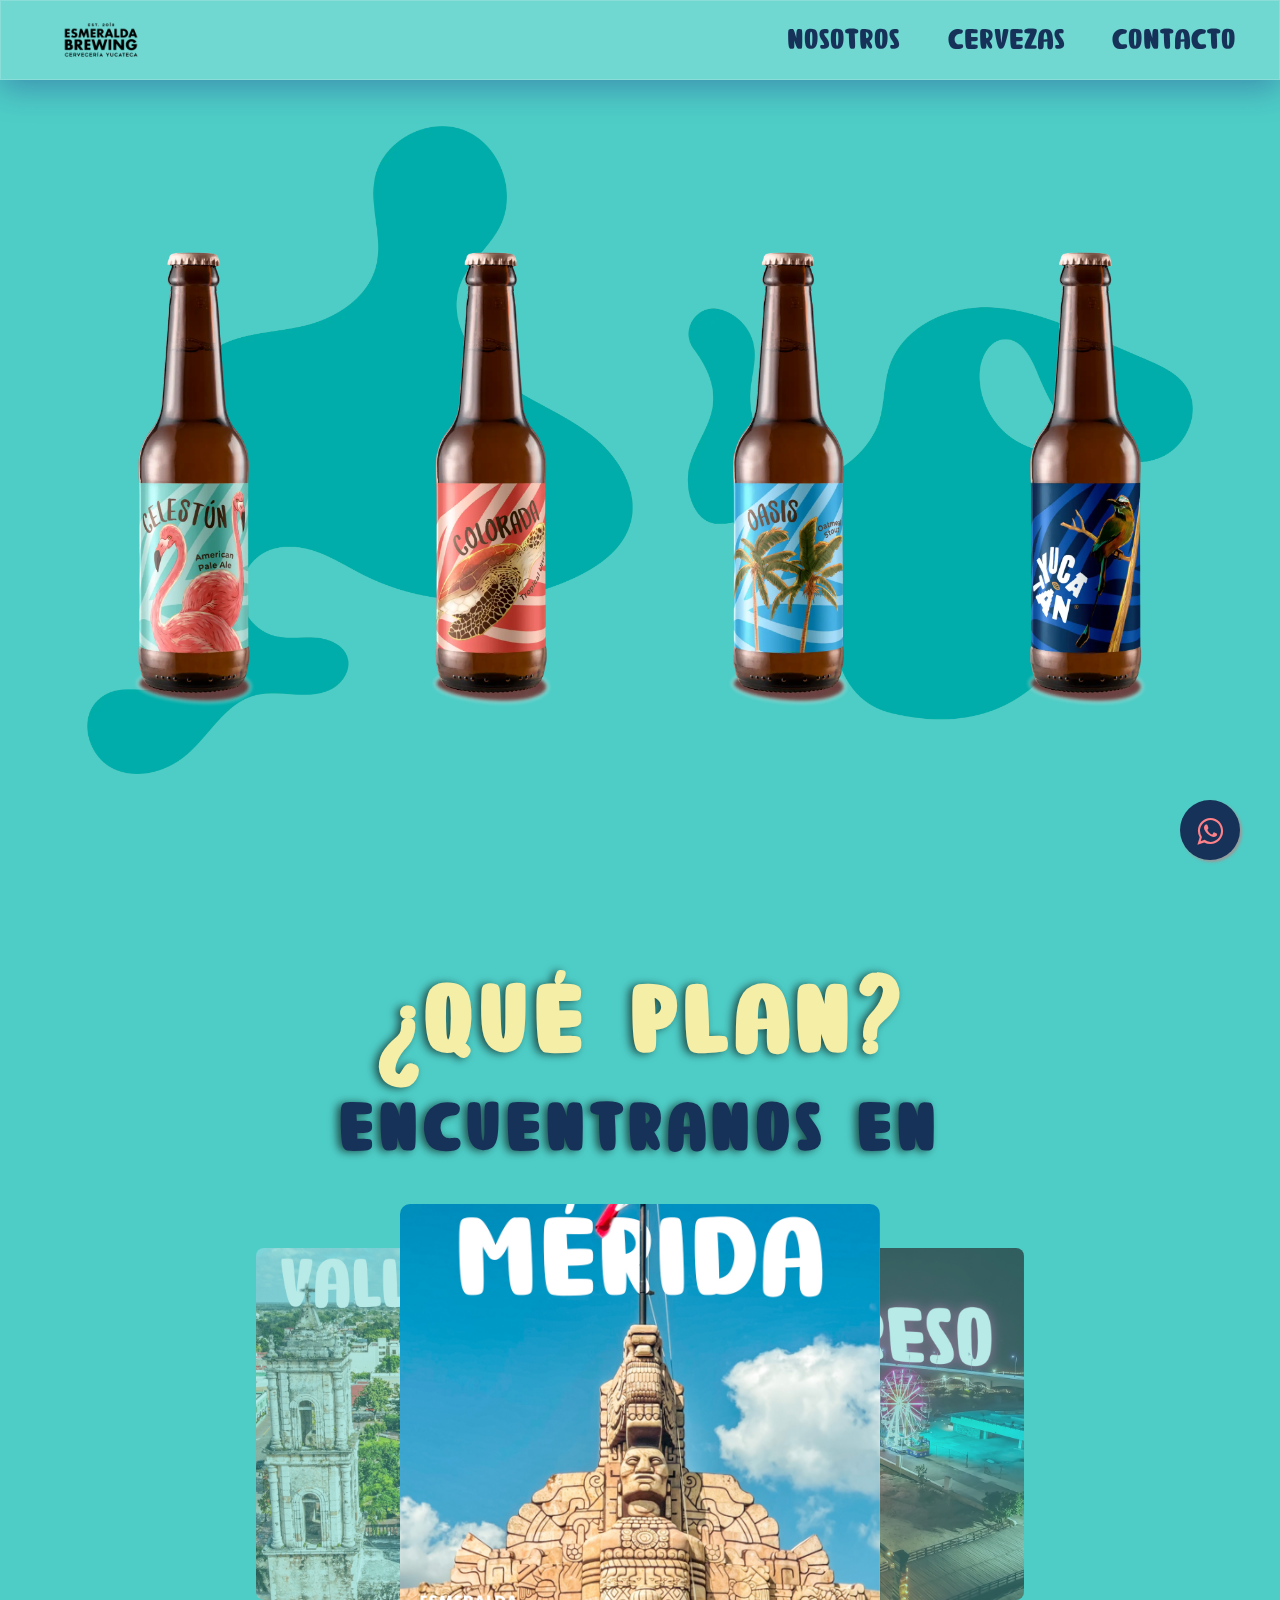
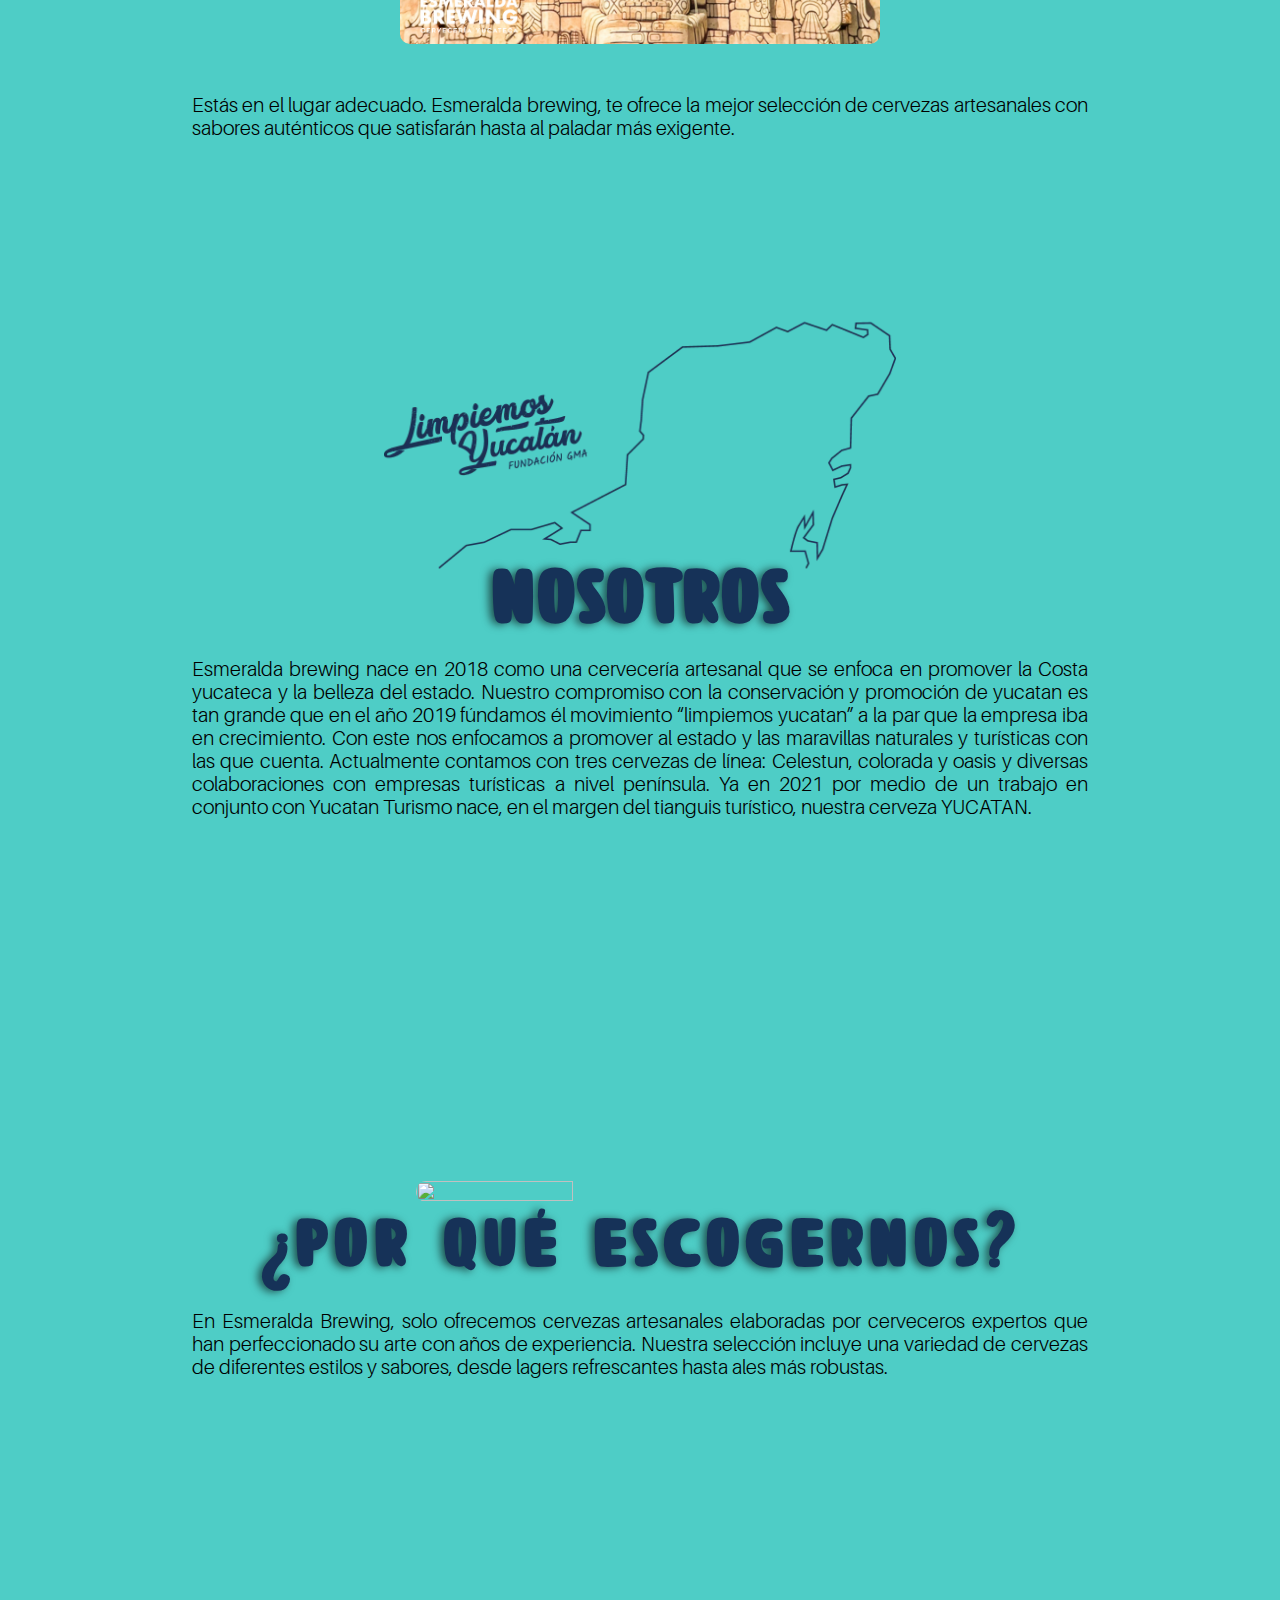
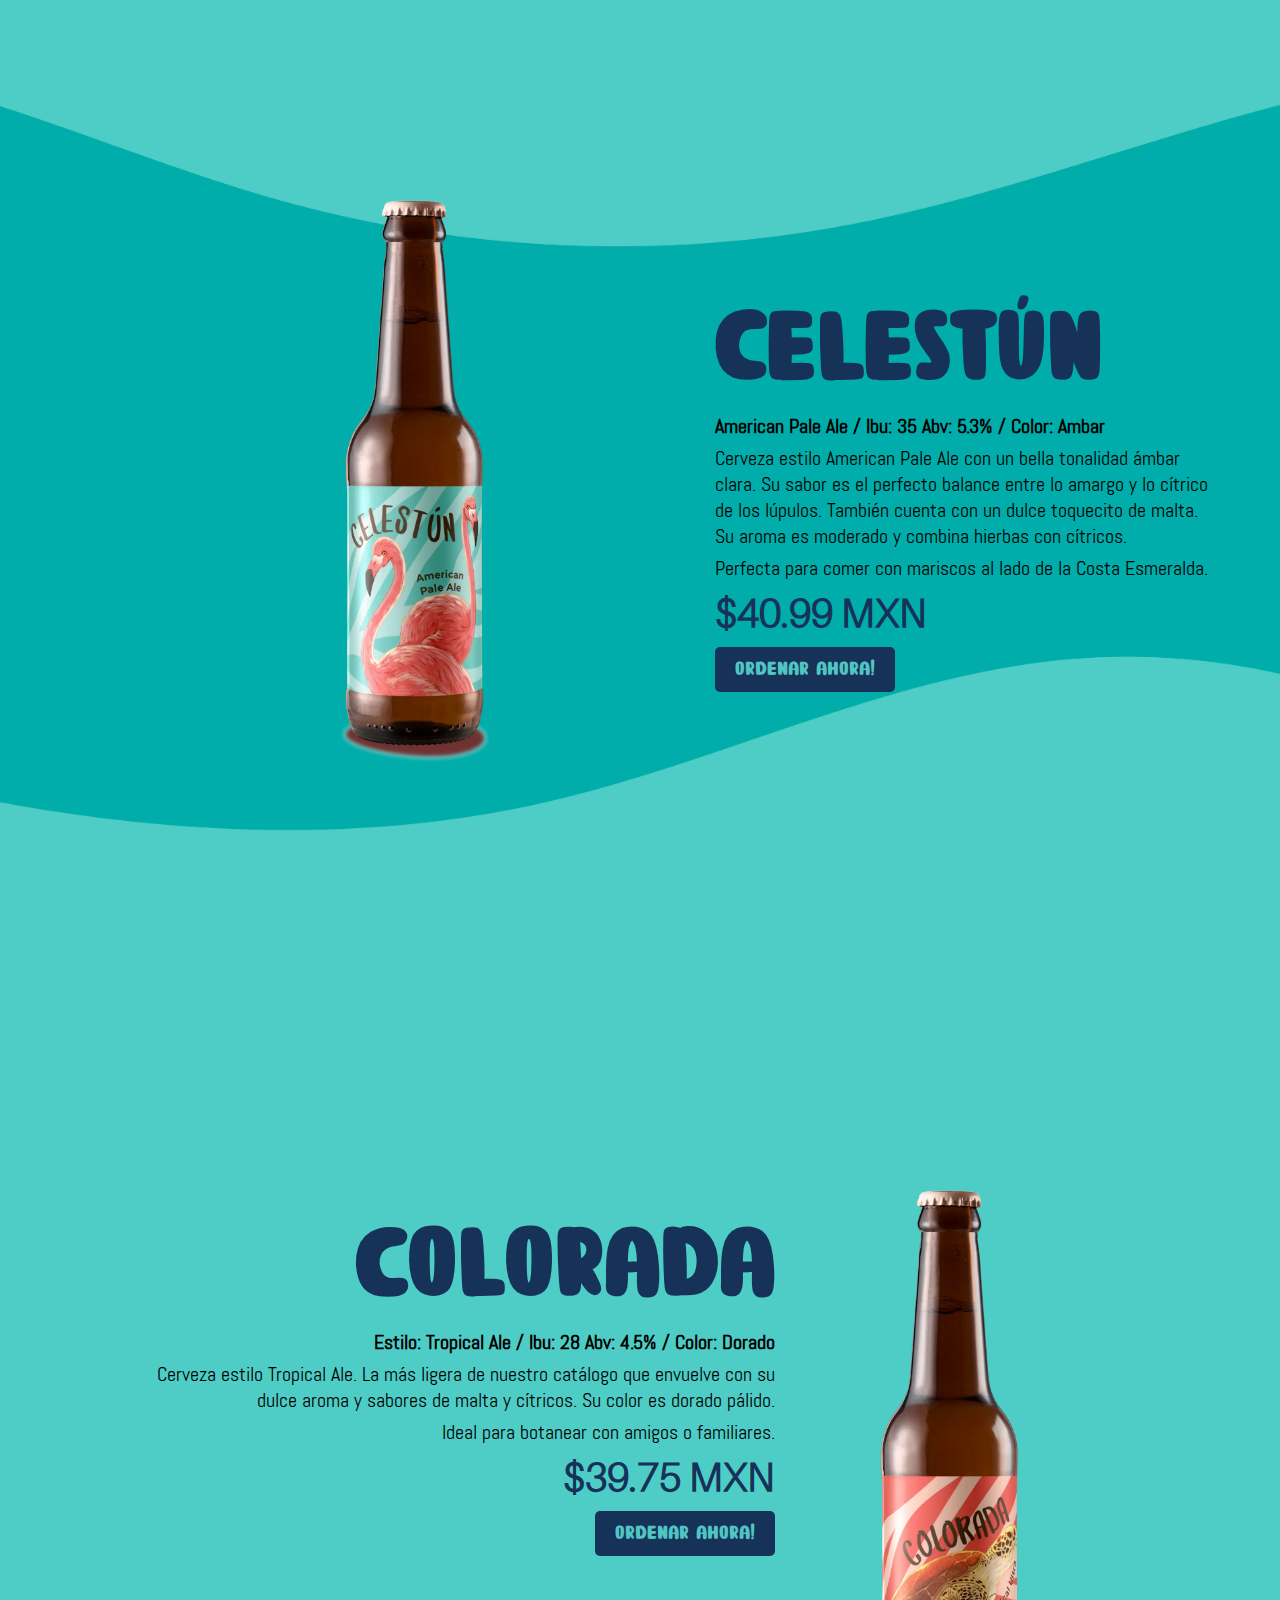
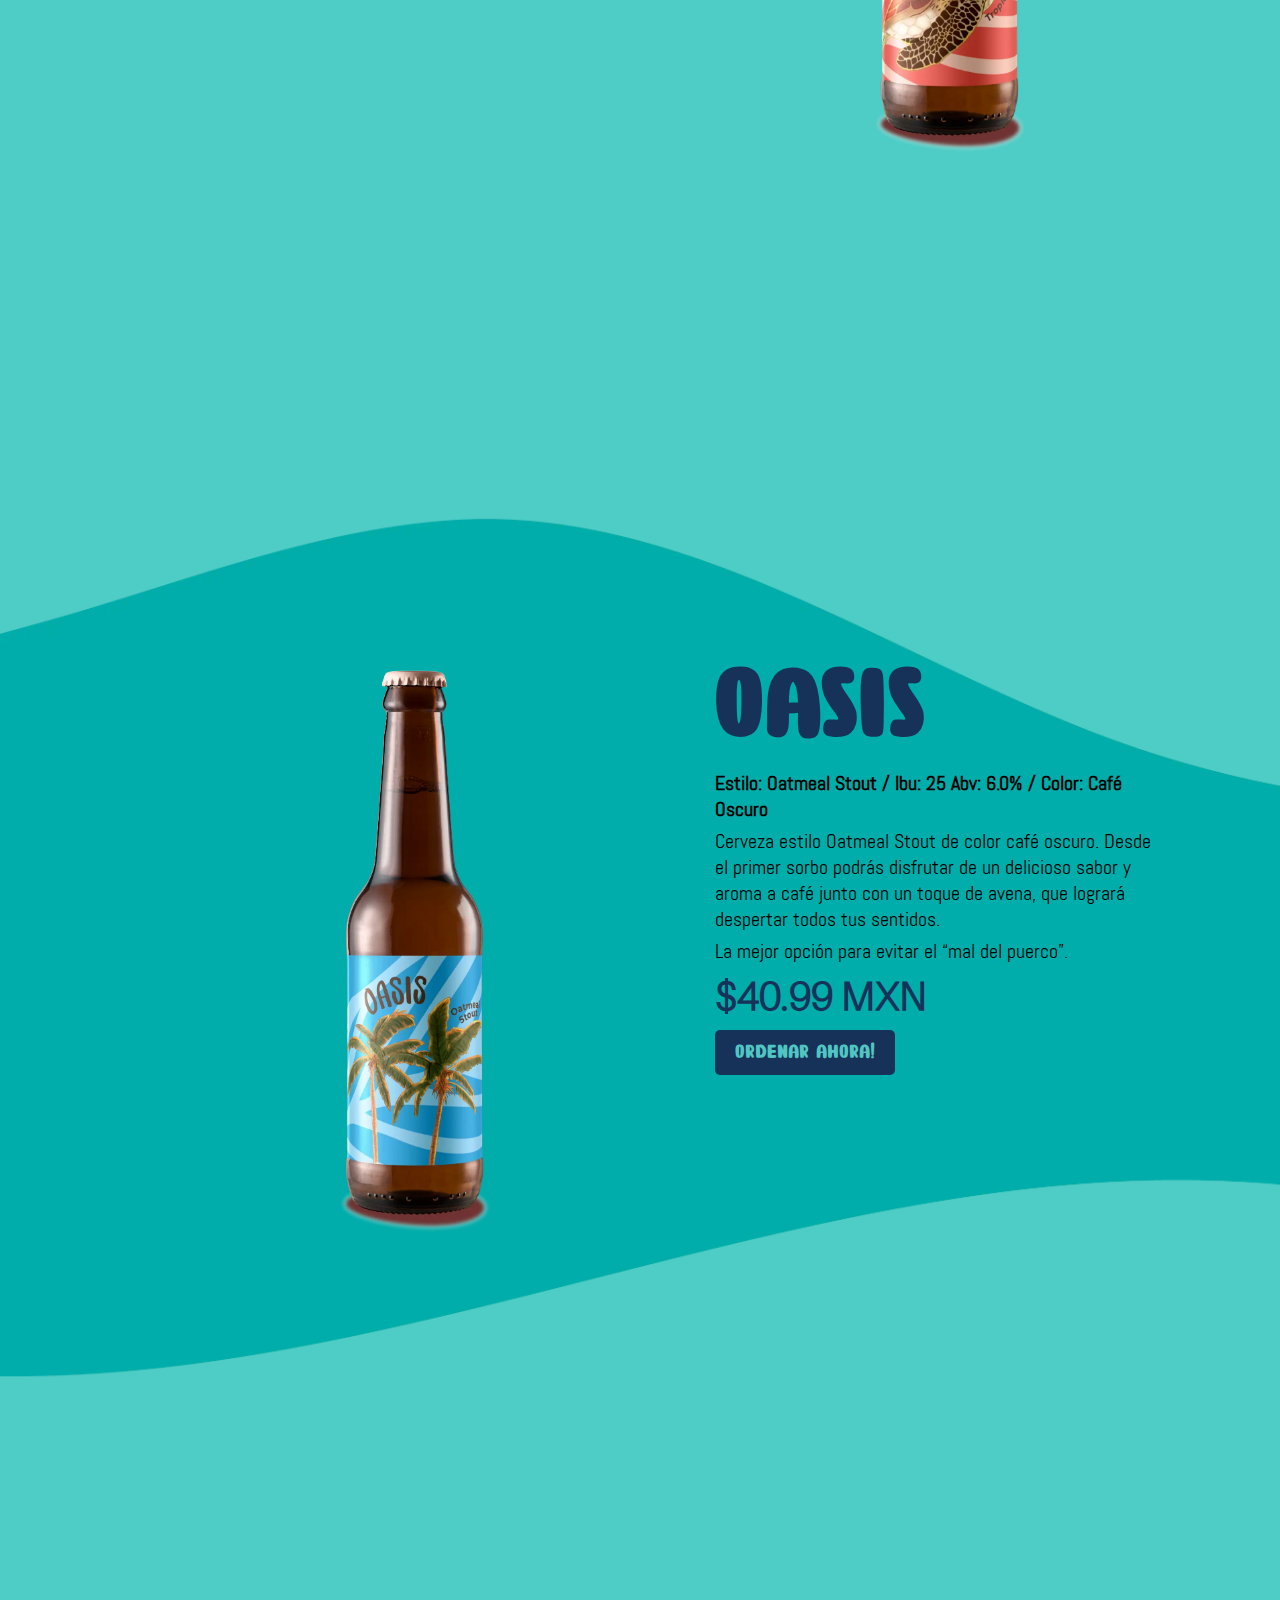
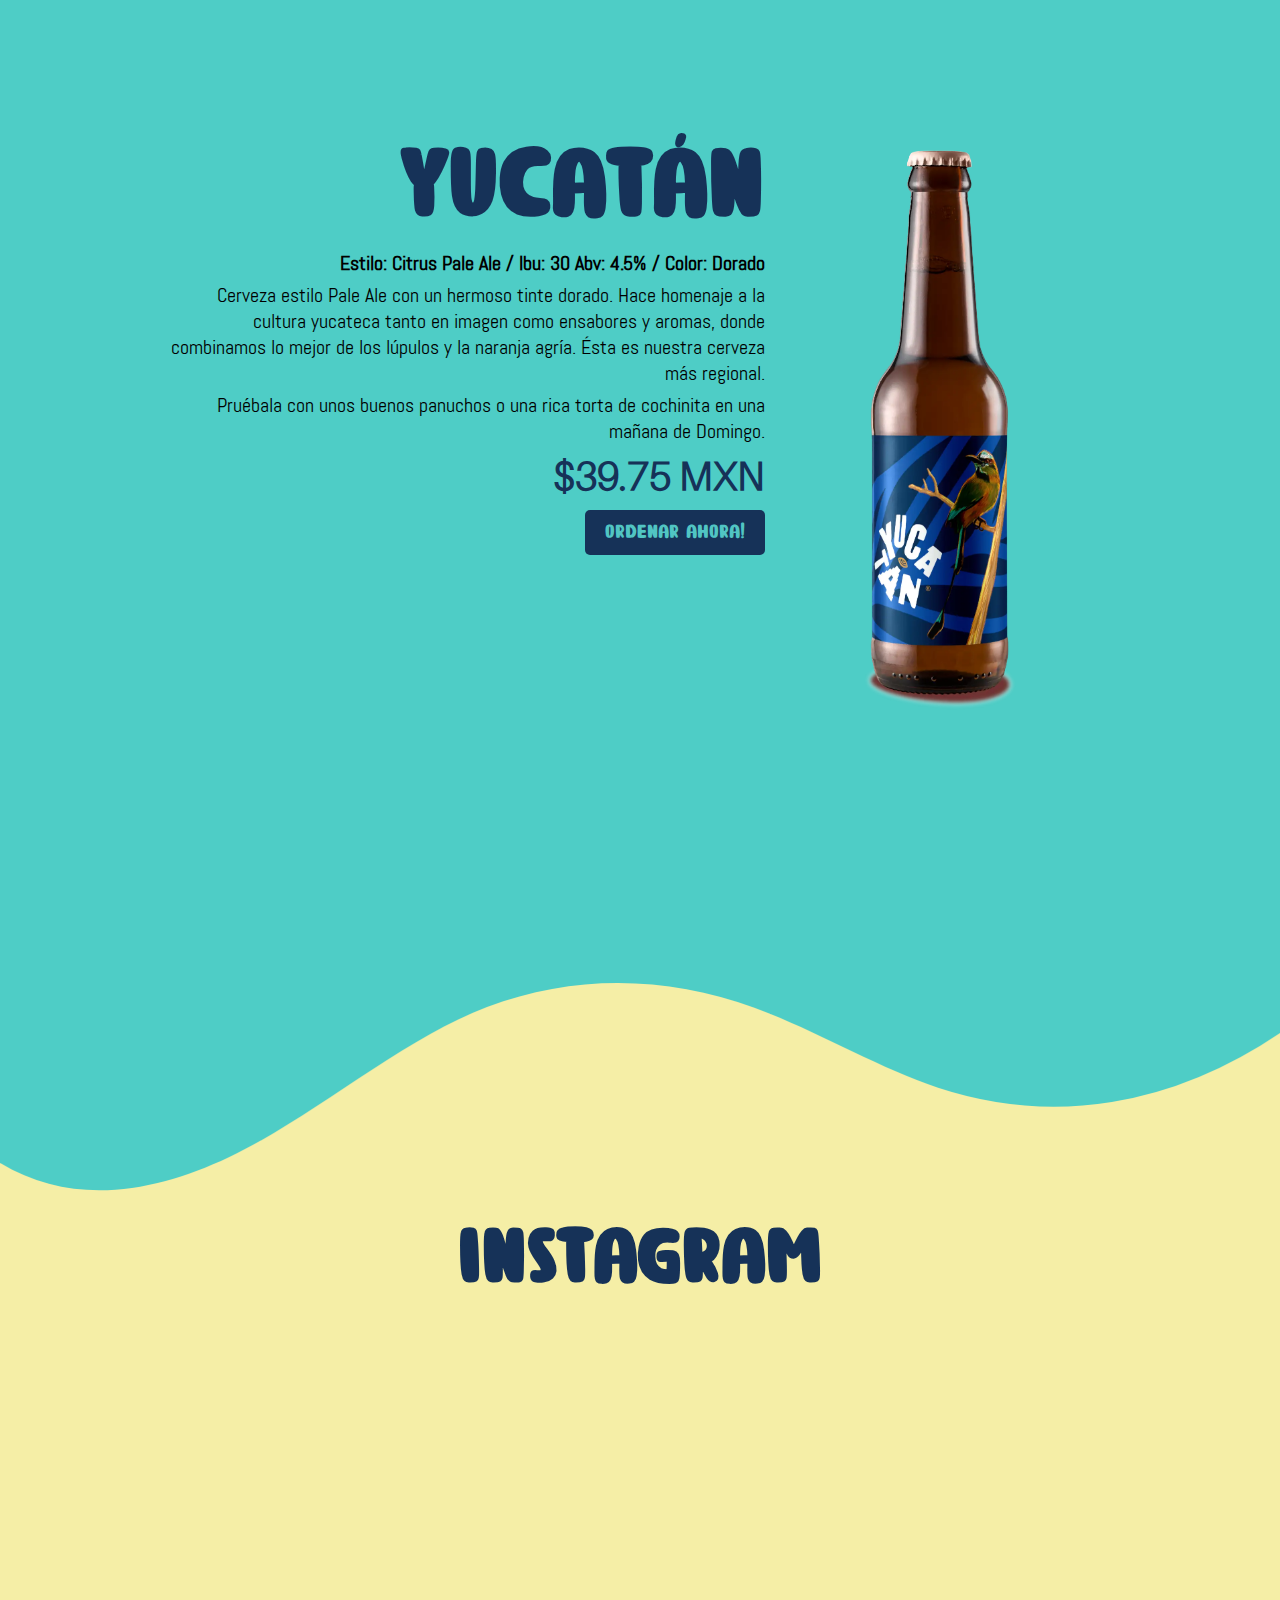
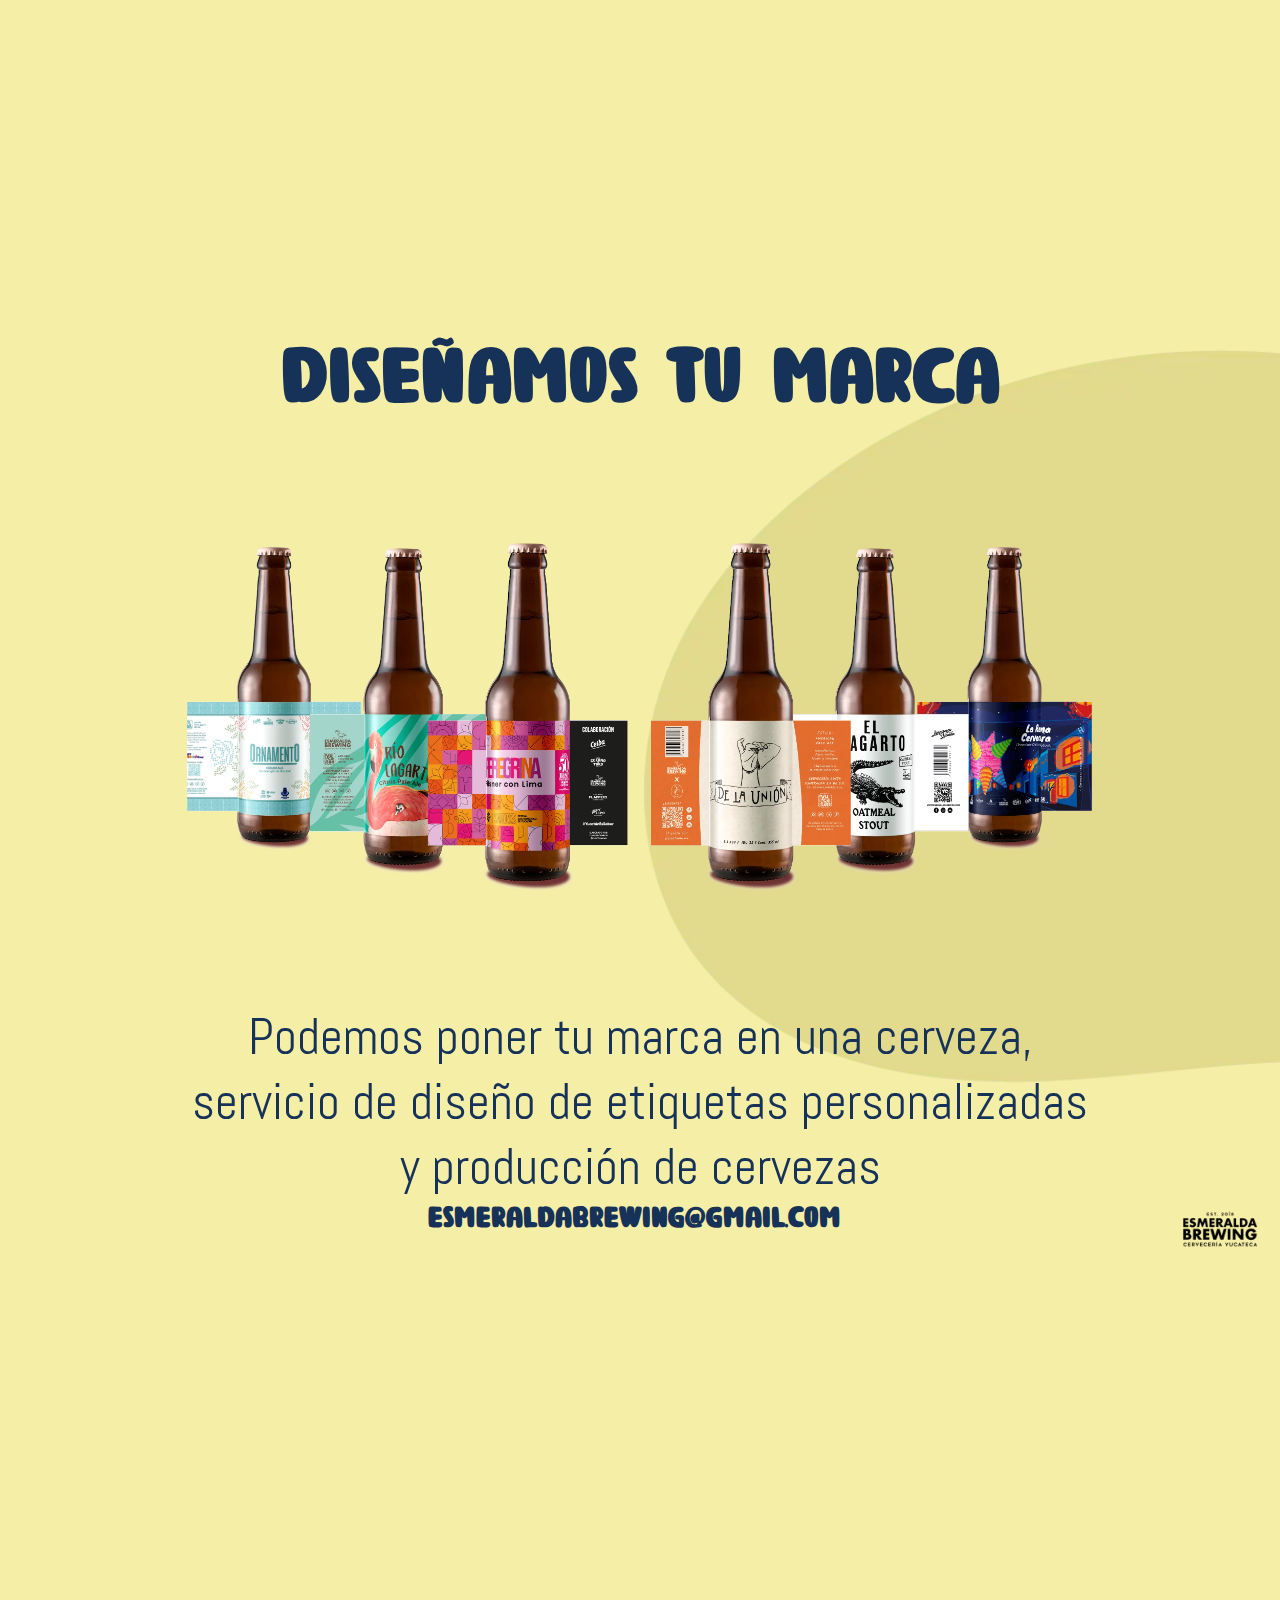
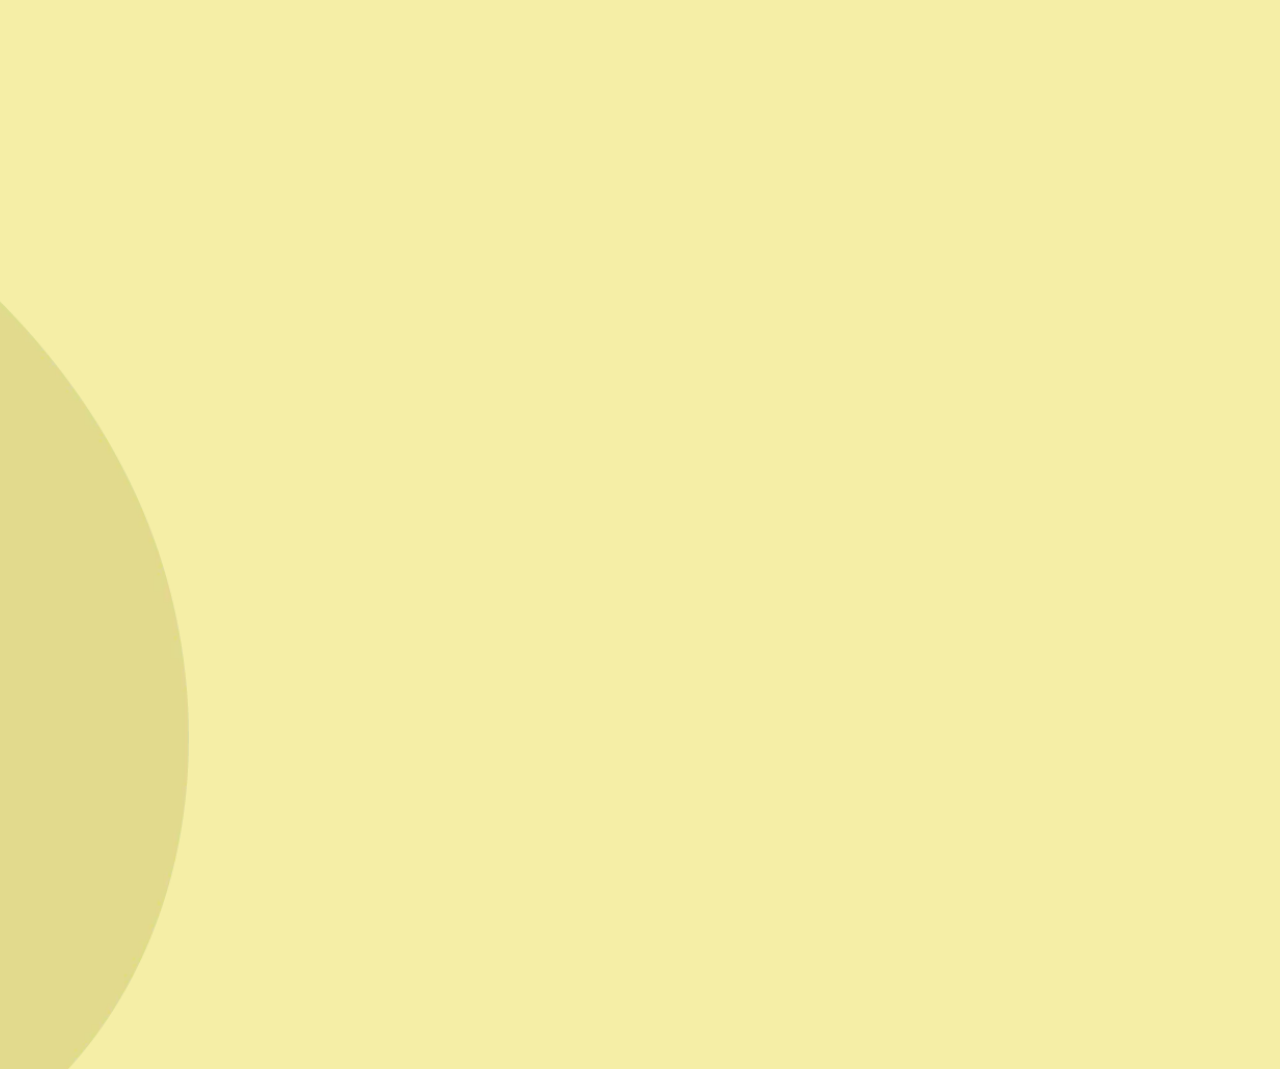
==== commit 722ee3b9: "nueva version con alerta simple" ====
--- a/index.html
+++ b/index.html
@@ -83,7 +83,7 @@
         <div class="contenedor9__caja1">
             
             <h2>¿Qué plan?</h2>
-            <h4>Experiencia cervecera única</h4>
+            <h4>Encuentranos en</h4>
             <div class="contenedor-fondo1">
                 <div class="container__slider">
 
@@ -94,13 +94,13 @@
             
                         <div class="cards">
                             <label class="card" for="item-1" id="selector-1">
-                                <img src="/imagenes/slider1.png">
+                                <img src="/imagenes/card-merida.jpg">
                             </label>
                             <label class="card" for="item-2" id="selector-2">
-                                <img src="/imagenes/slider2.png">
+                                <img src="/imagenes/card-progreso.jpg">
                             </label>
                             <label class="card" for="item-3" id="selector-3">
-                                <img src="/imagenes/slider3.png">
+                                <img src="/imagenes/card-valladolid.jpg">
                             </label>
             
                         </div>
@@ -128,7 +128,7 @@
     <section class="contenedor10">
         <div class="contenedor10__caja1">
             <div class="contenedor10__caja2">
-                <img src="/imagenes/ESM_GIF_YUC_AZUL.gif" alt="">
+                <img src="/imagenes/ESM_BOTELLAS_ETIQUETAS_AME.gif" alt="">
             </div>
           <h4>¿Por qué escogernos?</h4>
           <p>En Esmeralda Brewing, solo ofrecemos cervezas artesanales elaboradas por cerveceros expertos que han perfeccionado su arte con años de experiencia. Nuestra selección incluye una variedad de cervezas de diferentes estilos y sabores, desde lagers refrescantes hasta ales más robustas.</p>
@@ -246,18 +246,7 @@
         </div>
     </footer>    
 </section>
-<script>
-    var esMayor = confirm("¡Hey!, debe ser MAYOR de edad para entrar a la página 🤔");
-    
-    if (esMayor) {
-      // Si el usuario hace clic en "Aceptar", se le permite acceder a la página.
-      alert("¡pues date bro! 😎🍻");
-
-    } else {
-      // Si el usuario hace clic en "Cancelar", se le redirige a otra página.
-      window.location.href = "https://esmeraldabrewing.com/ups.html";
-    }
-</script>
+
 <script>
 </script>
 <script src="https://code.jquery.com/jquery-3.6.3.min.js"></script>
--- a/estilos/estilos.css
+++ b/estilos/estilos.css
@@ -755,9 +755,12 @@
     }
 
     .contenedor2 {
-        height: 100vh;
-        align-items: center;
-        text-align: center;
+        display: flex;
+        height: 80vh;
+        align-items: center;
+        text-align: center;
+        padding-bottom: 0px !important;
+        padding-top: 0px !important;
         
     }
 
@@ -1098,13 +1101,14 @@
 /*-- FINALIZA SECCION MAPA Y NOSOTROS---------------------------------------------*/
 
 .contenedor10 {
+    display: flex;
     justify-content: center;
     text-align: center;
     align-items: center;
-    height: 100vh;
+    height: 80vh !important;
     background-position: center;
     background-size: cover;
-    padding-top: 80px !important;
+    padding-top: 0px !important;
 }
 
 .contenedor10__caja1 {
@@ -2178,7 +2182,7 @@
     .cards{
         position: relative;
         width: 100%;
-        height: 100% !important;
+        height: 120% !important;
     }
     
     .card{
@@ -2598,7 +2602,7 @@
     .cards{
         position: relative;
         width: 100%;
-        height: 90% !important;
+        height: 120% !important;
     }
     
     .card{
@@ -3045,7 +3049,7 @@
     .cards{
         position: relative;
         width: 100%;
-        height: 90% !important;
+        height: 120% !important;
     }
     
     .card{
@@ -3471,7 +3475,7 @@
     .cards{
         position: relative;
         width: 100%;
-        height: 90% !important;
+        height: 120% !important;
     }
     
     .card{
